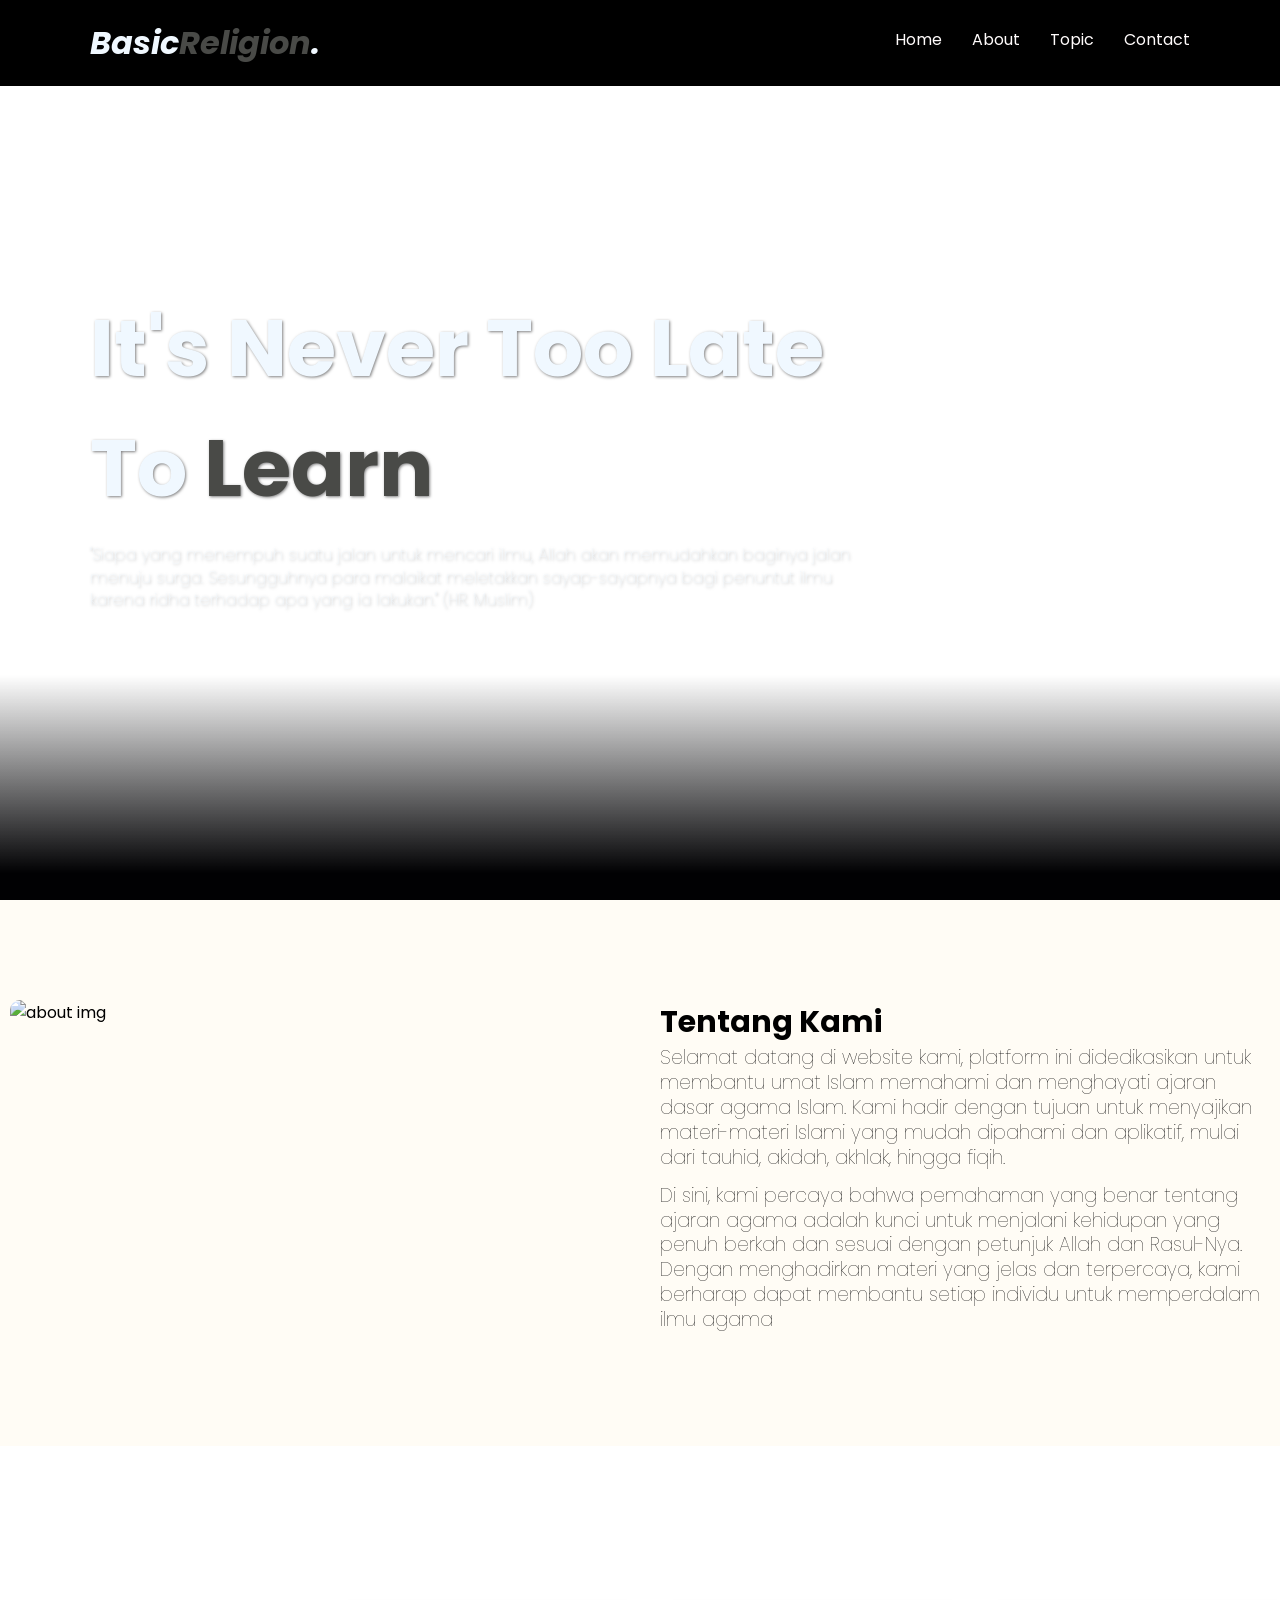
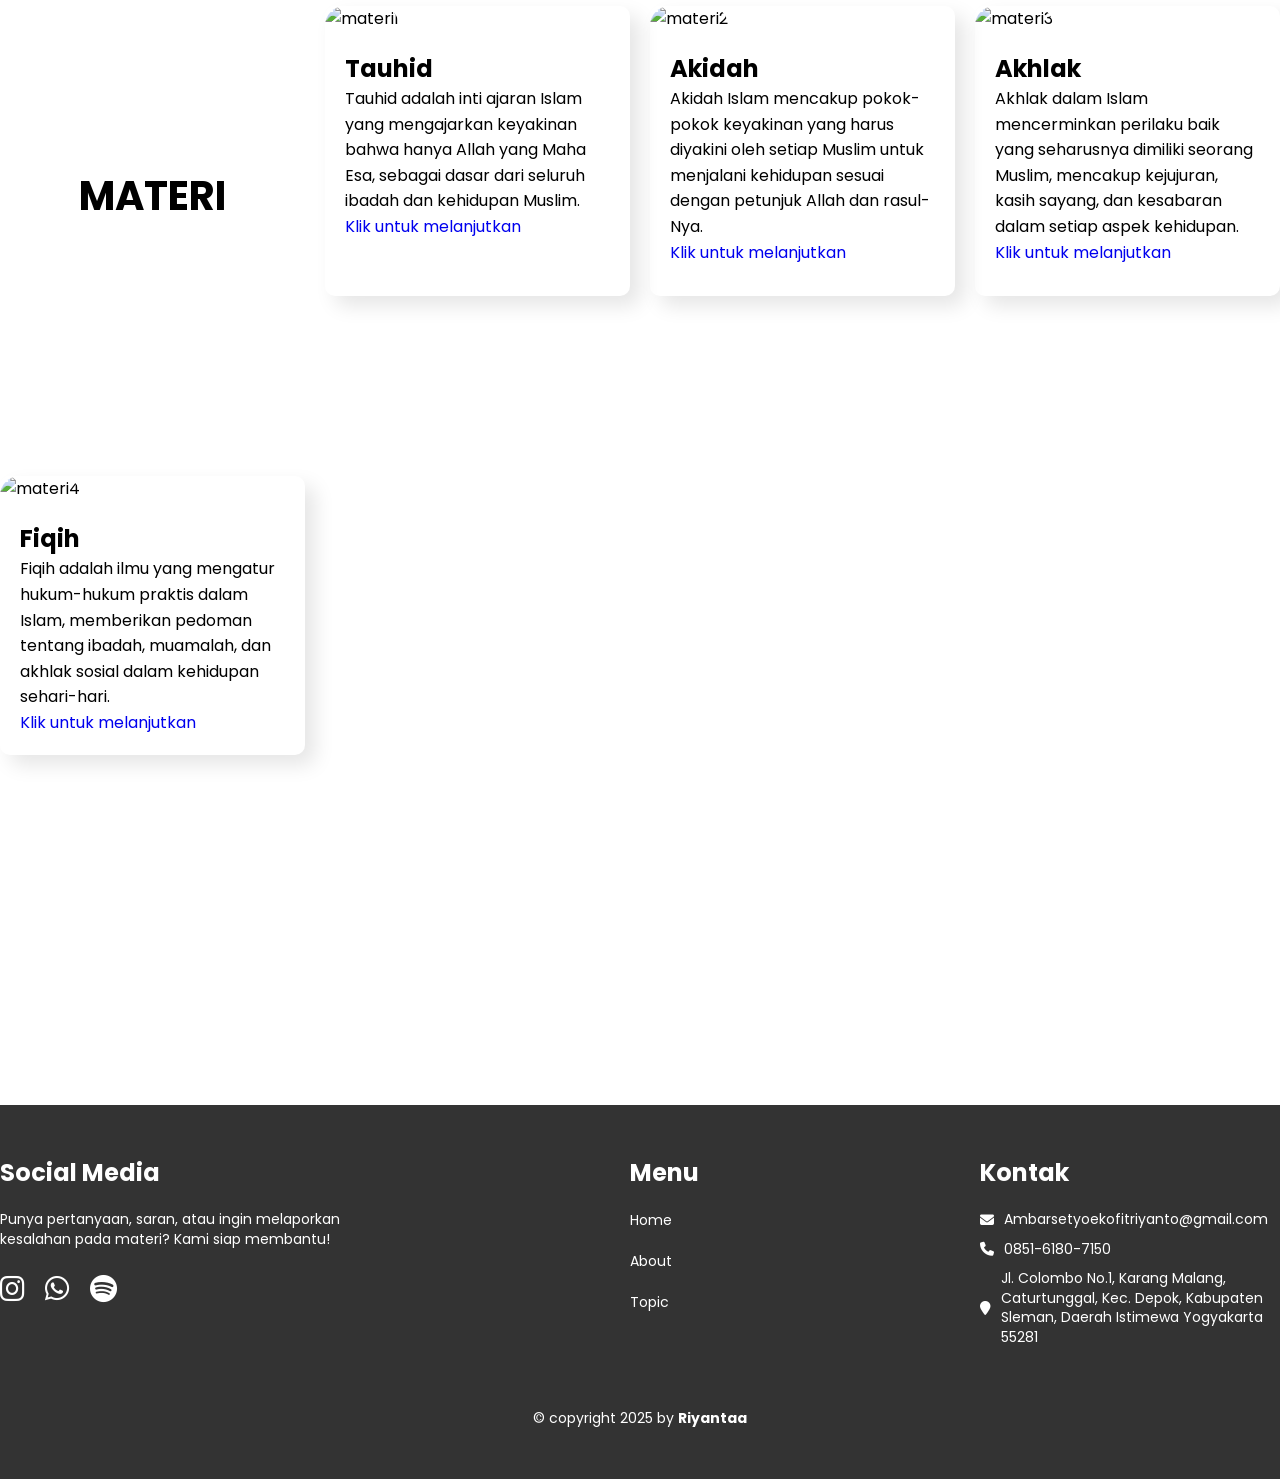
==== index.html @ 07f68715 "Update index.html" ====
<!DOCTYPE html>
<html lang="en">
  <head>
    <meta charset="UTF-8" />
    <meta name="viewport" content="width=device-width, initial-scale=1.0" />
    <title>Website Sekolah</title>

    <!-- Fav Icon -->
    <link
      rel="shortcut icon"
      href="/assets/icon/favicon.ico"
      type="image/x-icon"
    />

    <!-- CSS -->
    <link rel="stylesheet" href="style.css" />

    <!-- Font Poppins -->
    <link rel="preconnect" href="https://fonts.googleapis.com" />
    <link rel="preconnect" href="https://fonts.gstatic.com" crossorigin />
    <link
      href="https://fonts.googleapis.com/css2?family=Poppins:wght@400;500;600;700&display=swap"
      rel="stylesheet"
    />

    <!-- Font Awesome CDN -->
    <link
      rel="stylesheet"
      href="https://cdnjs.cloudflare.com/ajax/libs/font-awesome/6.7.2/css/all.min.css"
      integrity="sha512-Evv84Mr4kqVGRNSgIGL/F/aIDqQb7xQ2vcrdIwxfjThSH8CSR7PBEakCr51Ck+w+/U6swU2Im1vVX0SVk9ABhg=="
      crossorigin="anonymous"
      referrerpolicy="no-referrer"
    />

    <!-- AOS -->
    <link rel="stylesheet" href="https://unpkg.com/aos@next/dist/aos.css" />
  </head>
  <body id="home">
    <!-- Navbar -->
    <div class="navbar">
      <div class="container">
        <div class="navbar-box">
          <div class="logo">
            <h1>Basic<span>Religion</span>.</h1>
          </div>
          <ul class="menu">
            <li><a href="#home">Home</a></li>
            <li><a href="#about">About</a></li>
            <li><a href="#topic">Topic</a></li>
            <li><a href="#contact">Contact</a></li>
          </ul>
        </div>
      </div>
    </div>

    <!-- Hero -->
    <div class="hero">
      <div class="container">
        <div class="hero-box">
          <h1 data-aos="fade-down-left" data-aos-duration="1000">
            It's Never Too Late To <span>Learn</span>
          </h1>
          <p
            data-aos="fade-down-left"
            data-aos-duration="1000"
            data-aos-delay="300"
          >
            "Siapa yang menempuh suatu jalan untuk mencari ilmu, Allah akan
            memudahkan baginya jalan menuju surga. Sesungguhnya para malaikat
            meletakkan sayap-sayapnya bagi penuntut ilmu karena ridha terhadap
            apa yang ia lakukan." (HR. Muslim)
          </p>
        </div>
      </div>
    </div>

    <!-- About -->
    <div class="about" id="about">
      <div class="container">
        <div class="about-box">
          <div class="box">
            <img
              src="./folder tanpa judul/img/header.jpg"
              alt="about img"
              data-aos="fade-up-right"
              data-aos-duration="1000"
            />
          </div>
          <div class="box">
            <h1
              data-aos="fade-up-right"
              data-aos-duration="1000"
              data-aos-delay="100"
            >
              Tentang Kami
            </h1>
            <p
              data-aos="fade-down-left"
              data-aos-duration="1000"
              data-aos-delay="200"
            >
              Selamat datang di website kami, platform ini didedikasikan untuk
              membantu umat Islam memahami dan menghayati ajaran dasar agama
              Islam. Kami hadir dengan tujuan untuk menyajikan materi-materi
              Islami yang mudah dipahami dan aplikatif, mulai dari tauhid,
              akidah, akhlak, hingga fiqih.
            </p>
            <p>
              Di sini, kami percaya bahwa pemahaman yang benar tentang ajaran
              agama adalah kunci untuk menjalani kehidupan yang penuh berkah dan
              sesuai dengan petunjuk Allah dan Rasul-Nya. Dengan menghadirkan
              materi yang jelas dan terpercaya, kami berharap dapat membantu
              setiap individu untuk memperdalam ilmu agama
            </p>
          </div>
        </div>
      </div>
    </div>

    <!-- Topic -->
    <div class="topic" id="topic">
      <div class="container">
        <div class="topic-box">
          <h1>MATERI</h1>
          <div class="box" data-aos="fade-up-right" data-aos-duration="1000">
            <img src="../folder tanpa judul/img/header5.jpg" alt="materi1" />
            <div class="desc">
              <h2>Tauhid</h2>
              <p>
                Tauhid adalah inti ajaran Islam yang mengajarkan keyakinan bahwa
                hanya Allah yang Maha Esa, sebagai dasar dari seluruh ibadah dan
                kehidupan Muslim.
              </p>
              <a href="Tauhid.html">Klik untuk melanjutkan</a>
            </div>
          </div>

          <div
            class="box"
            data-aos="fade-up-right"
            data-aos-duration="1000"
            data-aos-delay="200"
          >
            <img src="../folder tanpa judul/img/header9.jpg" alt="materi2" />
            <div class="desc">
              <h2>Akidah</h2>
              <p>
                Akidah Islam mencakup pokok-pokok keyakinan yang harus diyakini
                oleh setiap Muslim untuk menjalani kehidupan sesuai dengan
                petunjuk Allah dan rasul-Nya.
              </p>
              <a href="Akidah.html">Klik untuk melanjutkan</a>
            </div>
          </div>

          <div
            class="box"
            data-aos="fade-up-right"
            data-aos-duration="1000"
            data-aos-delay="400"
          >
            <img src="../folder tanpa judul/img/header7.jpg" alt="materi3" />
            <div class="desc">
              <h2>Akhlak</h2>
              <p>
                Akhlak dalam Islam mencerminkan perilaku baik yang seharusnya
                dimiliki seorang Muslim, mencakup kejujuran, kasih sayang, dan
                kesabaran dalam setiap aspek kehidupan.
              </p>
              <a href="Akhlaq.html">Klik untuk melanjutkan</a>
            </div>
          </div>

          <div
            class="box"
            data-aos="fade-up-right"
            data-aos-duration="1000"
            data-aos-delay="600"
          >
            <img src="../folder tanpa judul/img/header8.jpg" alt="materi4" />
            <div class="desc">
              <h2>Fiqih</h2>
              <p>
                Fiqih adalah ilmu yang mengatur hukum-hukum praktis dalam Islam,
                memberikan pedoman tentang ibadah, muamalah, dan akhlak sosial
                dalam kehidupan sehari-hari.
              </p>
              <a href="Fiqih.html">Klik untuk melanjutkan</a>
            </div>
          </div>
        </div>
      </div>
    </div>

    <!-- Footer -->
    <footer id="contact">
      <div class="container">
        <div class="footer-box">
          <div class="box">
            <h2>Social Media</h2>
            <p>
              Punya pertanyaan, saran, atau ingin melaporkan kesalahan pada
              materi? Kami siap membantu!
            </p>
            <div class="social">
              <a href="#"><i class="fa-brands fa-instagram"></i></a>
              <a href="#"><i class="fa-brands fa-whatsapp"></i></a>
              <a href="#"><i class="fa-brands fa-spotify"></i></a>
            </div>
          </div>

          <div class="box">
            <h2>Menu</h2>
            <a href="#home">Home</a>
            <a href="#about">About</a>
            <a href="#topic">Topic</a>
          </div>

          <div class="box">
            <h2>Kontak</h2>
            <p>
              <i class="fa-solid fa-envelope"></i>
              Ambarsetyoekofitriyanto@gmail.com
            </p>
            <p><i class="fa-solid fa-phone"></i> 0851-6180-7150</p>
            <p>
              <i class="fa-solid fa-location-pin"></i> Jl. Colombo No.1, Karang
              Malang, Caturtunggal, Kec. Depok, Kabupaten Sleman, Daerah
              Istimewa Yogyakarta 55281
            </p>
          </div>
        </div>

        <!-- Copyright -->
        <div class="copyright">
          <p>&copy; copyright 2025 by <span>Riyantaa</span></p>
        </div>
      </div>
    </footer>

    <!-- AOS -->
    <script src="https://unpkg.com/aos@next/dist/aos.js"></script>
    <script>
      AOS.init();
    </script>
  </body>
</html>
---- style.css ----
* {
  margin: 0;
  padding: 0;
  box-sizing: border-box;
  outline: none;
  border: none;
  text-decoration: none;
  font-family: poppins, sans-serif;
}

.container {
  width: 100%;
  margin-inline: auto;
}

@media (max-width: 992px) {
  .container {
    width: 100%;
  }
}

/* Navbar */
.navbar {
  display: flex;
  justify-content: space-between;
  align-items: center;
  padding: 1.2rem 7%;
  background-color: #000000;
  position: fixed;
  top: 0;
  left: 0;
  right: 0;
  z-index: 9999;
}

.navbar-box {
  display: flex;
  justify-content: space-between;
  align-items: center;
}

.navbar-box .logo {
  font-size: 1rem;
  font-weight: 500;
  color: aliceblue;
  font-style: italic;
}

.navbar .logo span {
  color: #494a47;
}

.navbar-box .menu {
  display: flex;
  gap: 30px;
  align-items: center;
}

.navbar-box .menu li {
  list-style-type: none;
}

.navbar-box .menu li a {
  text-decoration: none;
  color: rgb(255, 251, 251);
}

.navbar-box .menu li a:hover {
  color: rgb(83, 81, 81);
}

.navbar-box .menu li a::after {
  content: "";
  display: block;
  padding-bottom: 0.5rem;
  border-bottom: 0.1rem solid var(--primary);
  transform: scaleX(0);
  transition: 0.3s linear;
}

@media (max-width: 768px) {
  .navbar-box {
    flex-direction: column;
    gap: 20px;
  }

  .navbar-box .menu {
    flex-wrap: wrap;
    justify-content: center;
  }
}

/* Hero */
.hero {
  min-height: 100vh;
  display: flex;
  align-items: center;
  background-image: url(../folder\ tanpa\ judul/img/masjid.jpg);
  background-repeat: no-repeat;
  background-size: cover;
  background-position: center;
  position: relative;
}

.hero::after {
  content: "";
  display: block;
  position: absolute;
  width: 100%;
  height: 100%;
  background: linear-gradient(
    0deg,
    rgba(1, 1, 3, 1) 3%,
    rgba(255, 255, 255, 0) 25%
  );
}

.hero-box {
  padding: 1.4rem 7%;
  max-width: 60rem;
}

.hero-box h1 {
  font-size: 5rem;
  color: aliceblue;
  font-family: "Poppins", sans-serif;
  text-shadow: 1px 1px 3px rgba(1, 1, 3, 0.5);
}

.hero-box h1 span {
  color: #494a47;
}

.hero-box p {
  font-size: 1rem;
  margin-top: 1rem;
  line-height: 1.4;
  font-weight: 100;
  color: aliceblue;
  text-shadow: 1px 1px 3px rgba(1, 1, 3, 0.5);
}

@media (max-width: 475px) {
  .hero-box h1 {
    font-size: 50px;
  }

  .hero-box p {
    font-size: 14px;
  }
}

@media (max-width: 575px) {
  .hero-box p {
    font-size: 100%;
  }

  .hero-box h1 {
    font-size: 50px;
  }
}

/* About */
.about {
  padding: 100px 10px;
  background-color: rgb(255, 252, 245);
}

.about-box {
  display: grid;
  grid-template-columns: repeat(2, 1fr);
  gap: 40px;
}

.about-box img {
  width: 100%;
  height: 100%;
  border-radius: 10px;
}

.about-box h1 {
  font-size: 30px;
  margin-bottom: 1px;
}

.about-box p {
  margin-bottom: 0.8rem;
  font-size: 1.2rem;
  font-weight: 100;
  line-height: 1.3;
}

@media (max-width: 768px) {
  .about-box {
    grid-template-columns: 1fr;
  }
}

/* Topic */
.topic {
  padding-bottom: 250px;
}

.topic-box h1 {
  text-align: center;
  font-size: 2.5rem;
  margin-bottom: 3rem;
  padding: 20rem 7% 1.4rem;
}

.topic-box {
  display: grid;
  grid-template-columns: repeat(auto-fit, minmax(250px, 1fr));
  gap: 20px;
}

.topic-box img {
  width: 100%;
  border-top-left-radius: 20px;
  border-top-right-radius: 20px;
}

.topic-box .box {
  box-shadow: 10px 10px 20px rgb(0, 0, 0, 0.1);
  border-radius: 10px;
  margin-top: 10rem;
}

.topic-box .desc {
  padding: 20px;
}

.topic-box .desc p {
  line-height: 1.6;
}

/* Footer */
footer {
  margin-top: 100px;
  padding: 50px 0;
  background-color: rgba(0, 0, 0, 0.8);
  color: white;
}

.footer-box {
  display: flex;
  justify-content: space-between;
  flex-wrap: wrap;
  gap: 20px;
  row-gap: 50px;
}

.footer-box h2 {
  margin-bottom: 20px;
}

.footer-box p {
  line-height: 1.4;
  font-size: 14px;
}

.footer-box .box:nth-child(1) {
  width: 400px;
}

.footer-box .social {
  margin-top: 20px;
  display: flex;
  align-items: center;
  gap: 20px;
}

.footer-box .social a {
  font-size: 28px;
  text-decoration: none;
  color: white;
}

.footer-box .social a:hover {
  color: rgb(102, 98, 98);
}

.footer-box .box:nth-child(2) {
  width: 120px;
  display: flex;
  flex-direction: column;
  gap: 20px;
}

.footer-box .box:nth-child(2) h2 {
  margin-bottom: 0;
}

.footer-box .box:nth-child(2) a {
  text-decoration: none;
  font-size: 14px;
  color: white;
}

.footer-box .box:nth-child(2) a:hover {
  color: rgb(83, 81, 81);
}

.footer-box .box:nth-child(3) {
  width: 300px;
}

.footer-box .box:nth-child(3) p {
  margin-bottom: 10px;
  display: flex;
  gap: 10px;
  align-items: center;
}

.copyright {
  margin-top: 50px;
  text-align: center;
}

.copyright p {
  font-size: 14px;
}

.copyright p span {
  font-weight: bold;
}
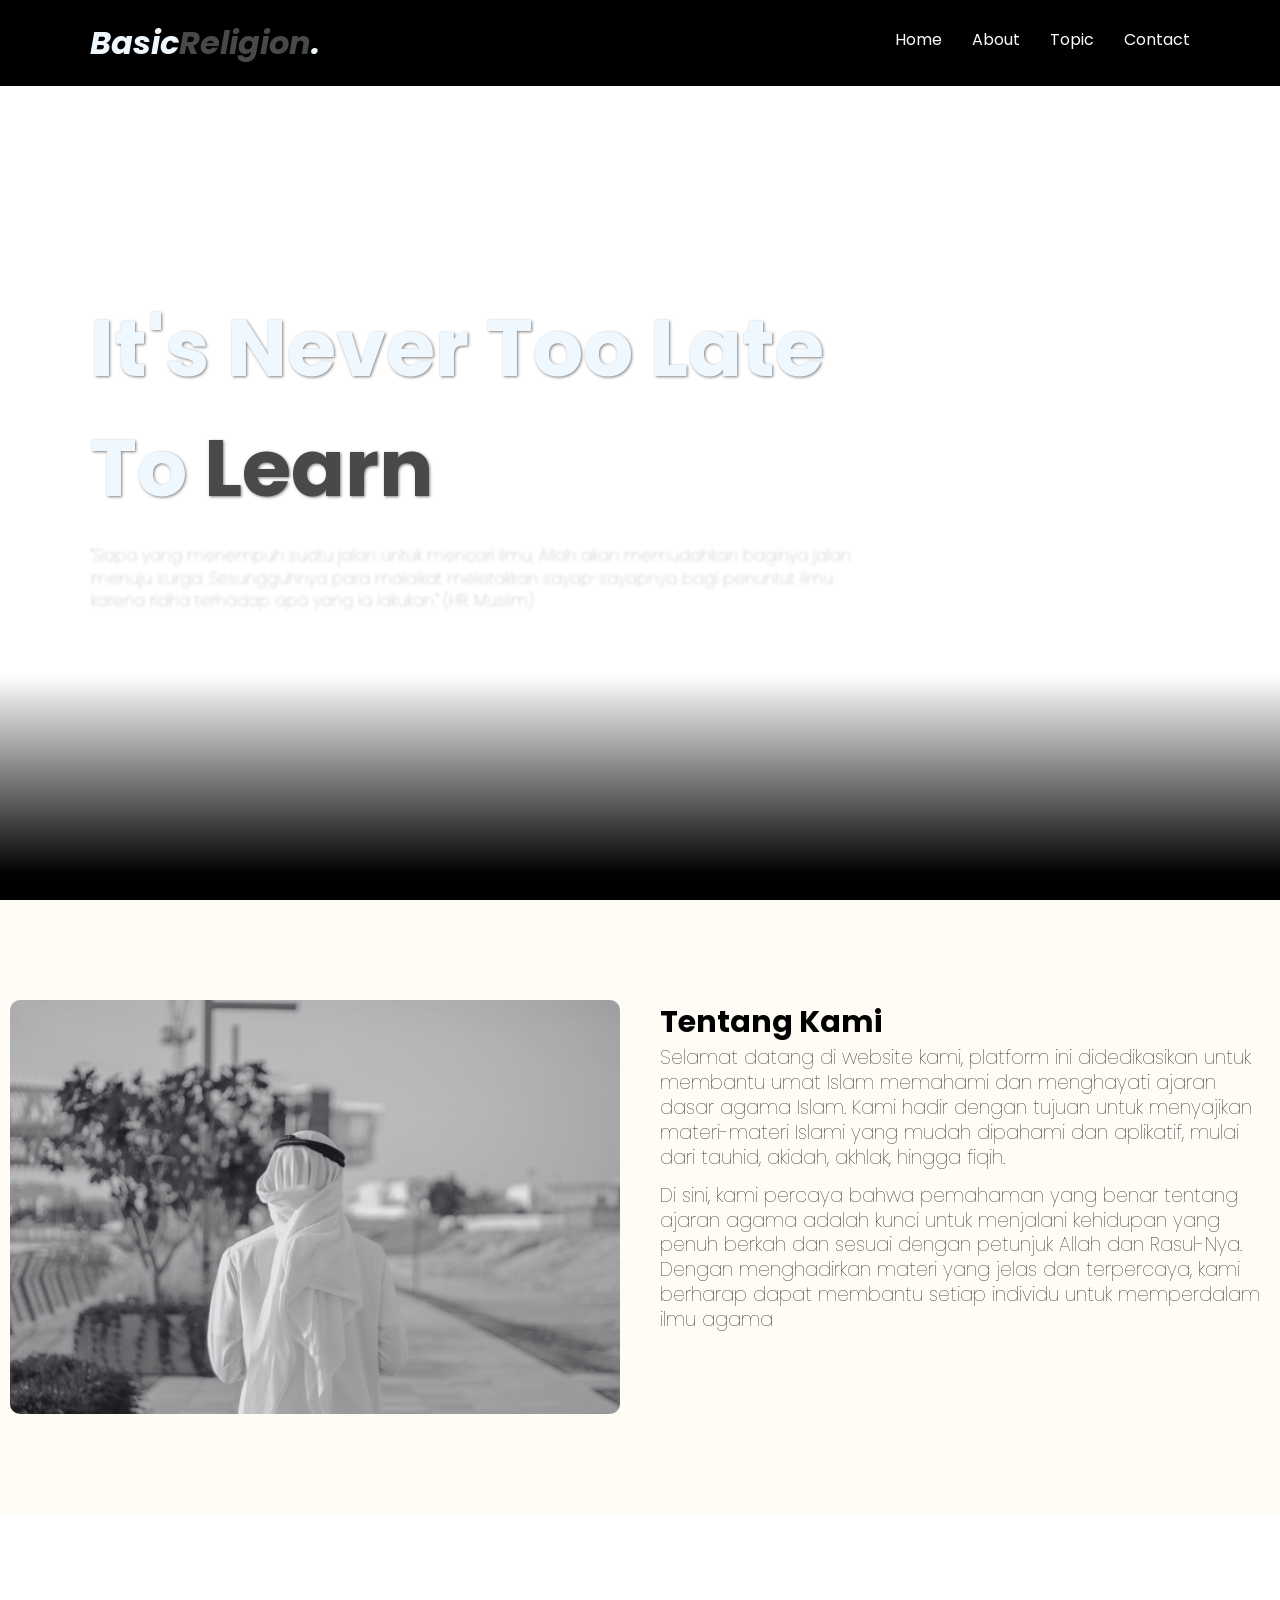
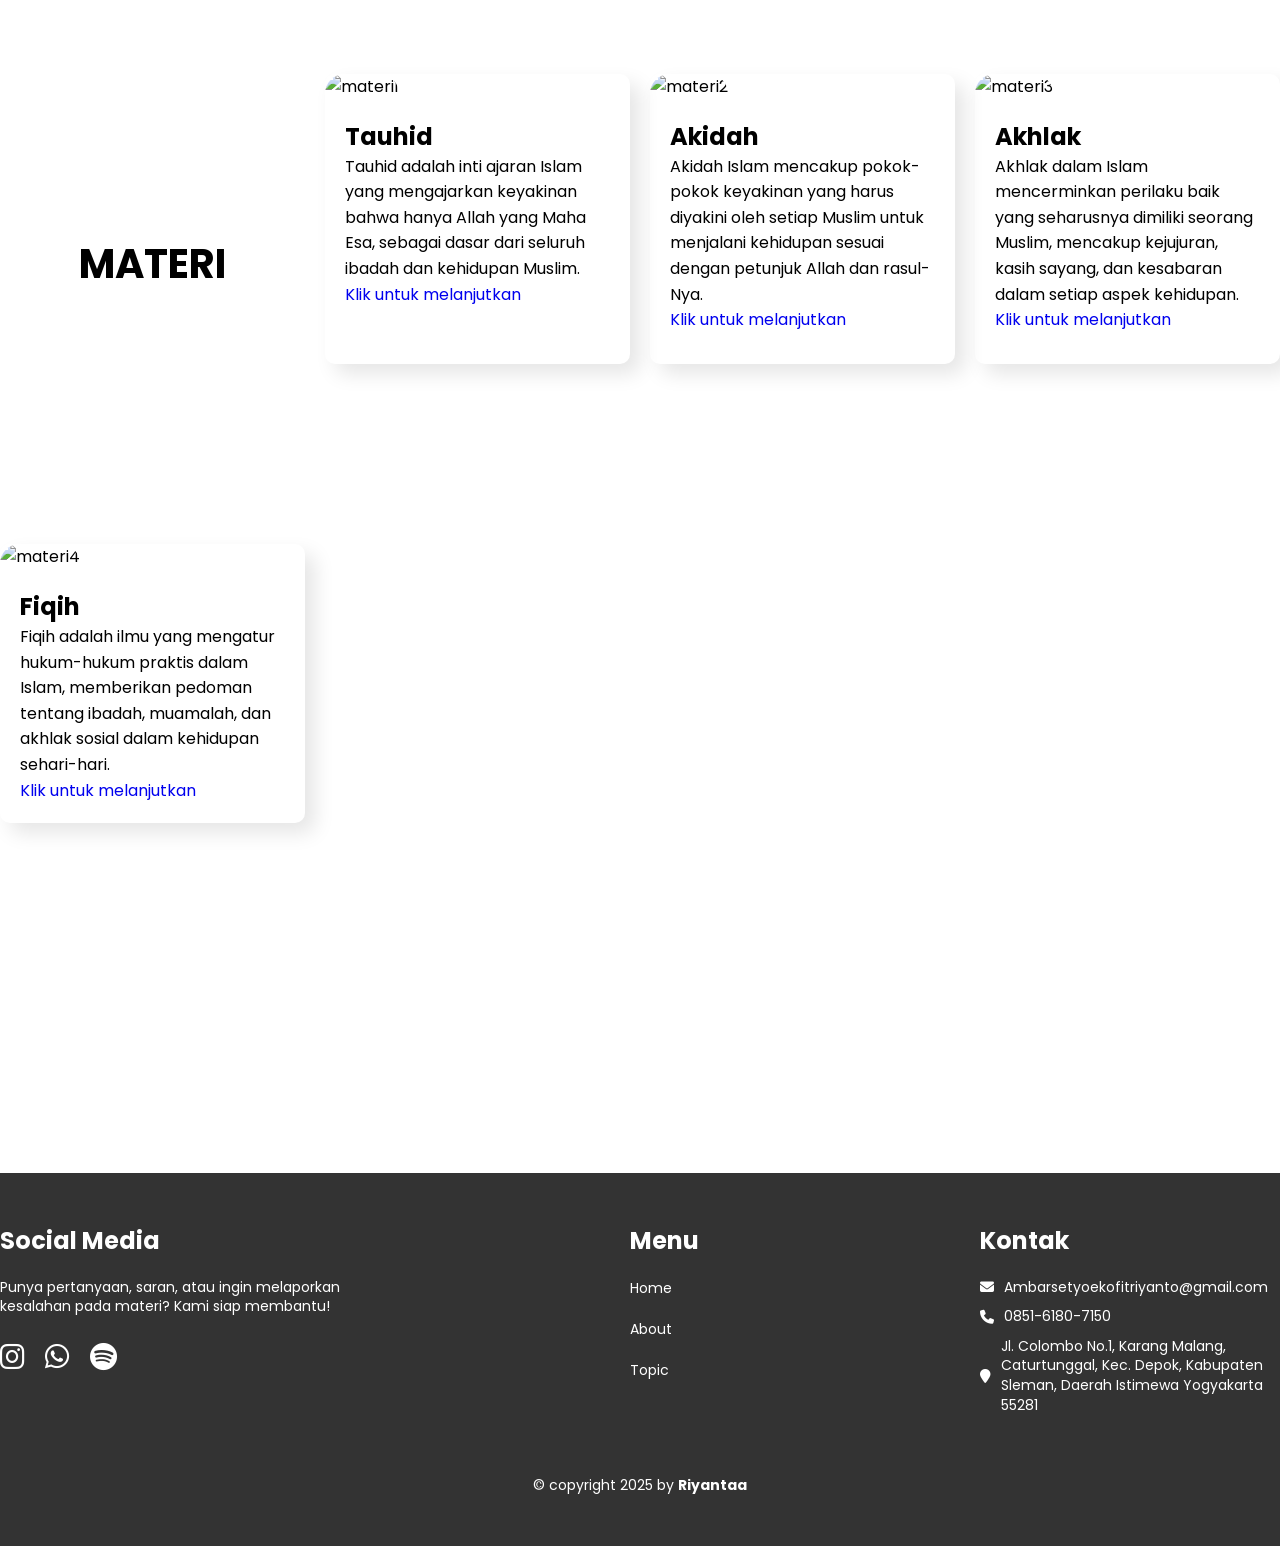
==== commit 6152e4b4: "Update index.html" ====
--- a/index.html
+++ b/index.html
@@ -80,7 +80,7 @@
         <div class="about-box">
           <div class="box">
             <img
-              src="./folder tanpa judul/img/header.jpg"
+              src="img/header.jpg"
               alt="about img"
               data-aos="fade-up-right"
               data-aos-duration="1000"
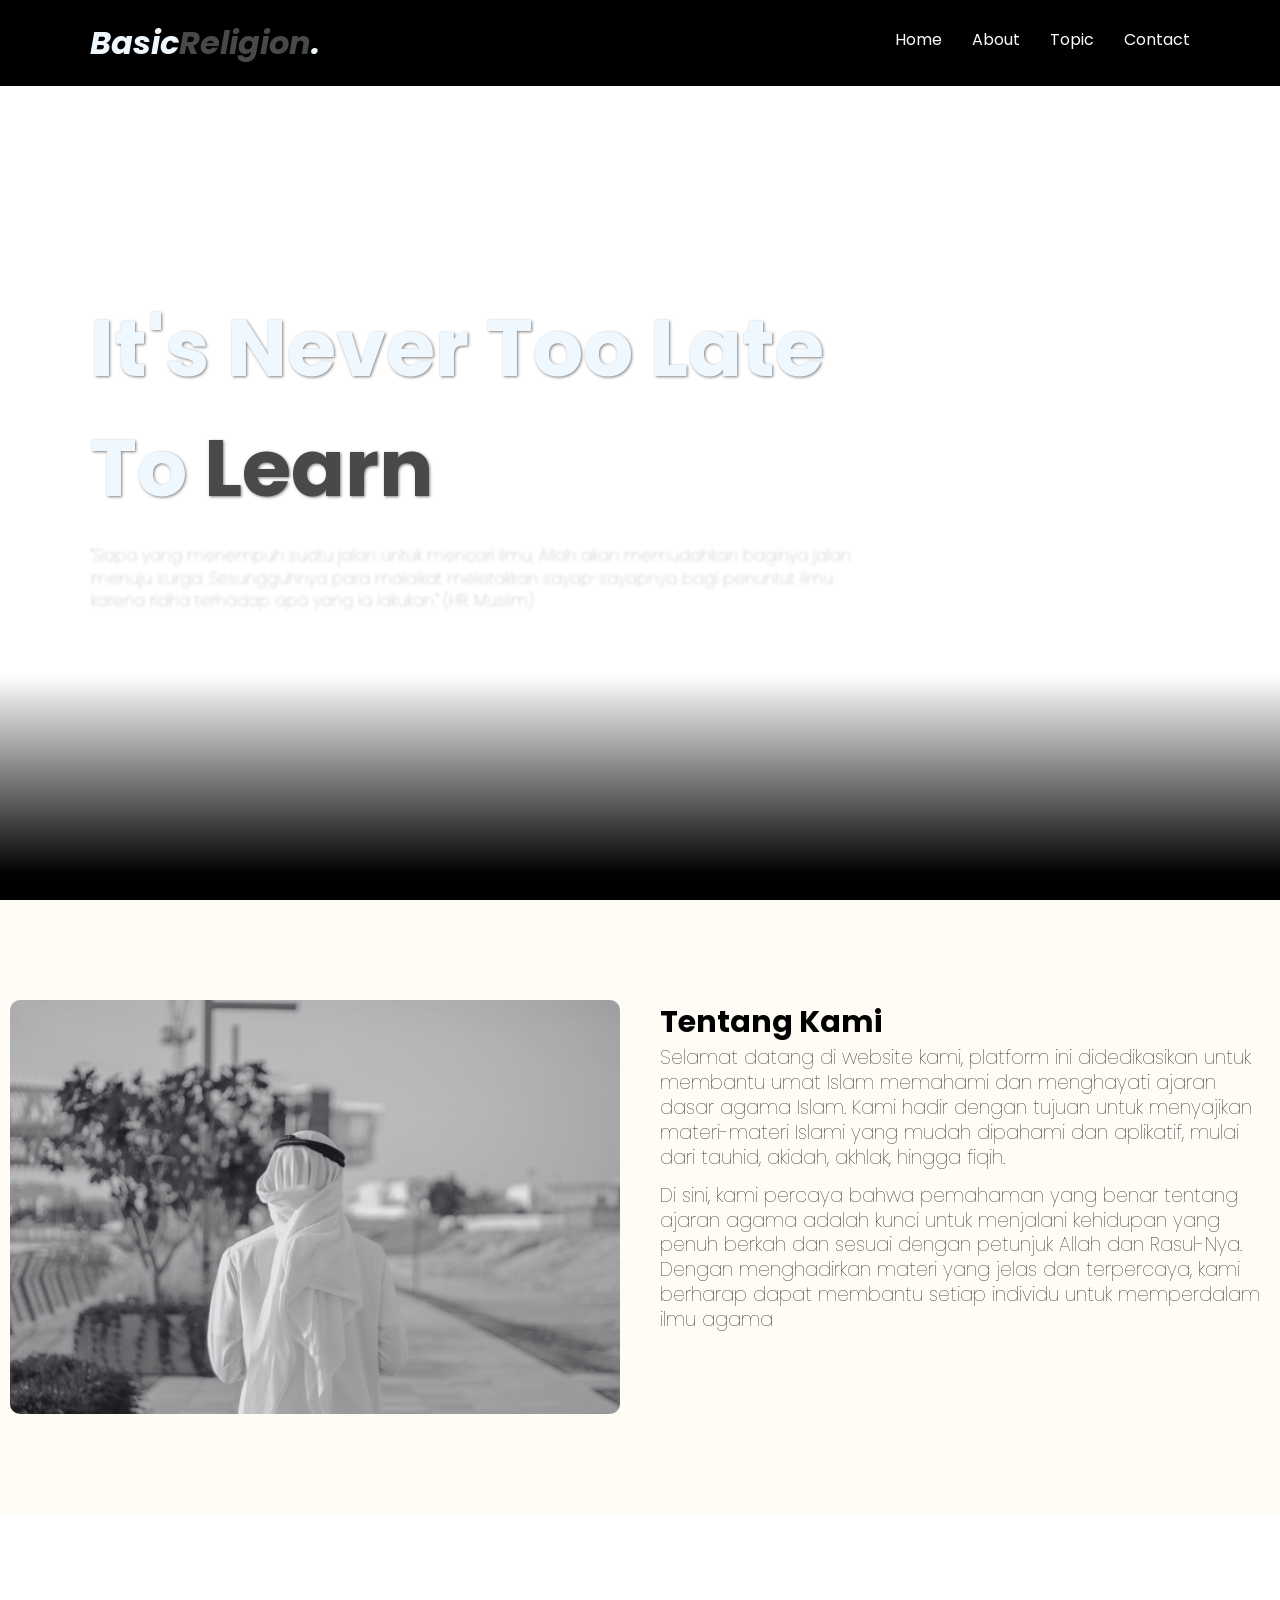
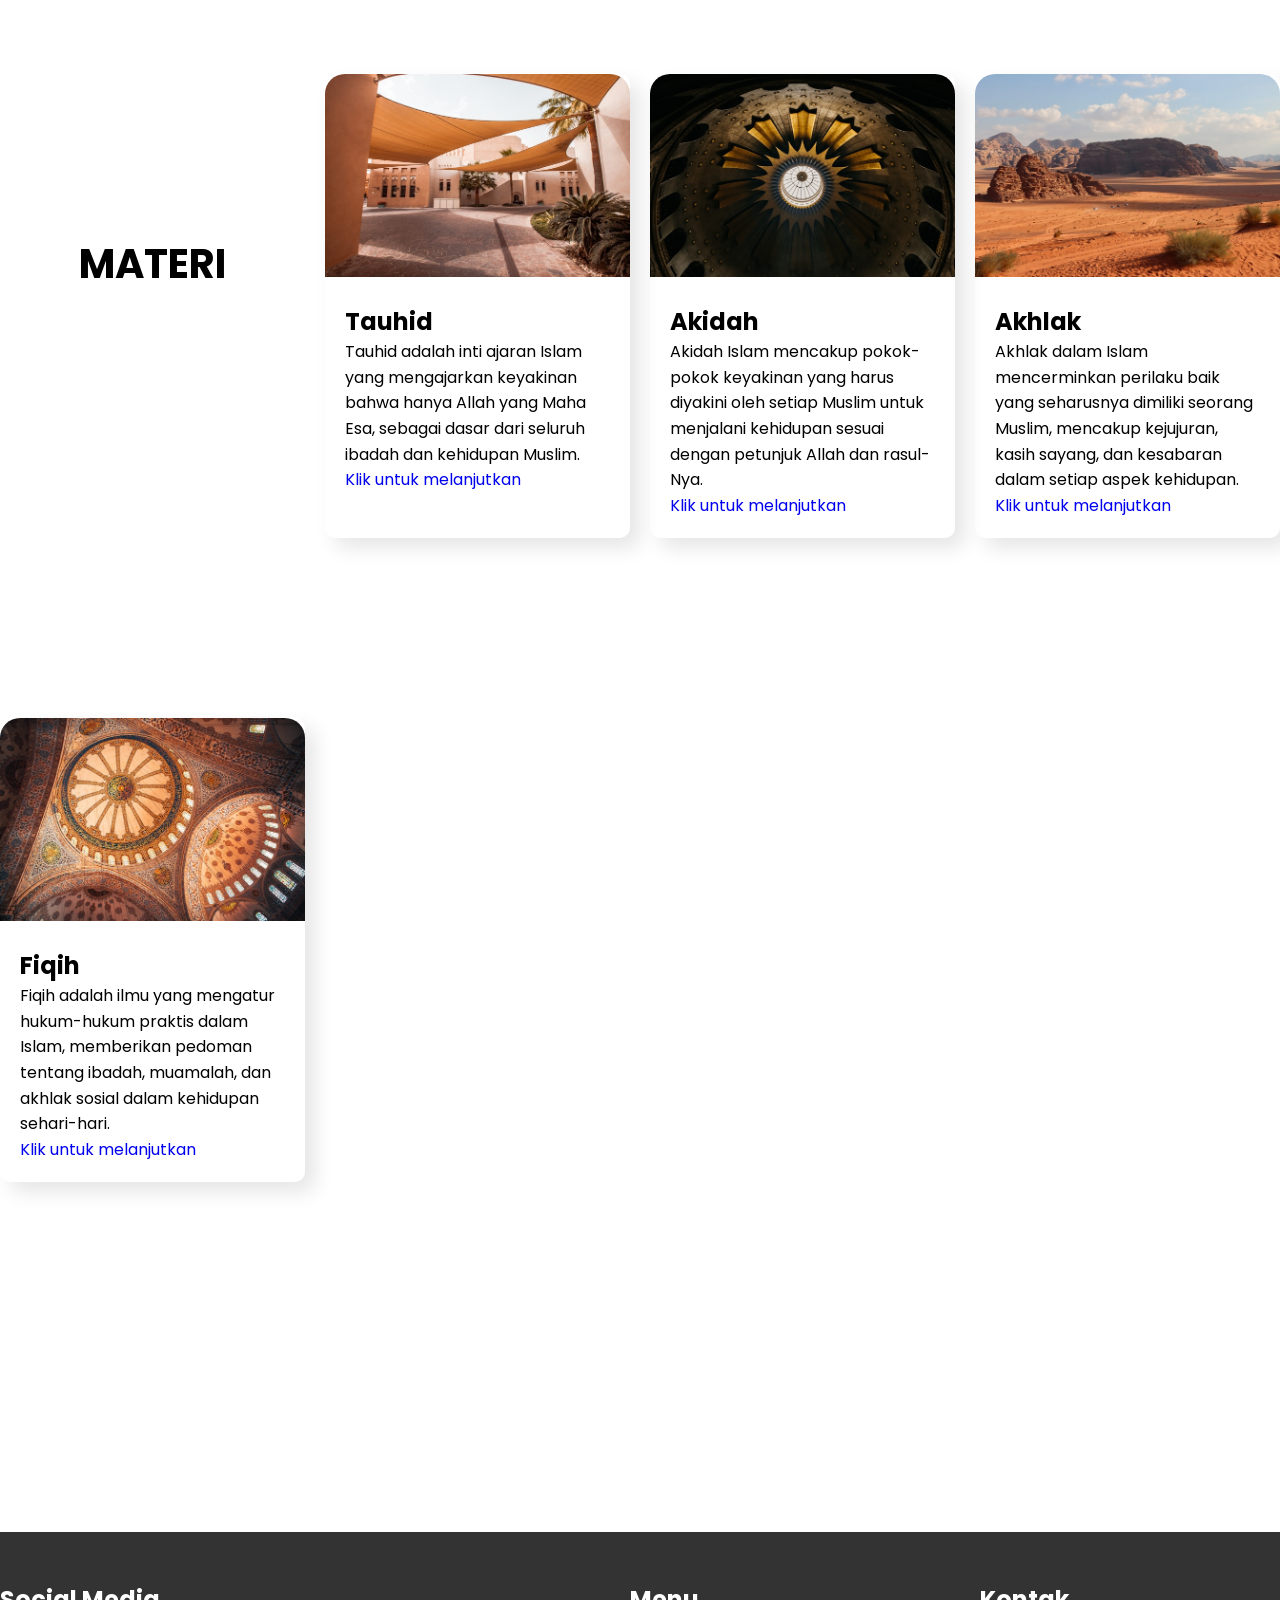
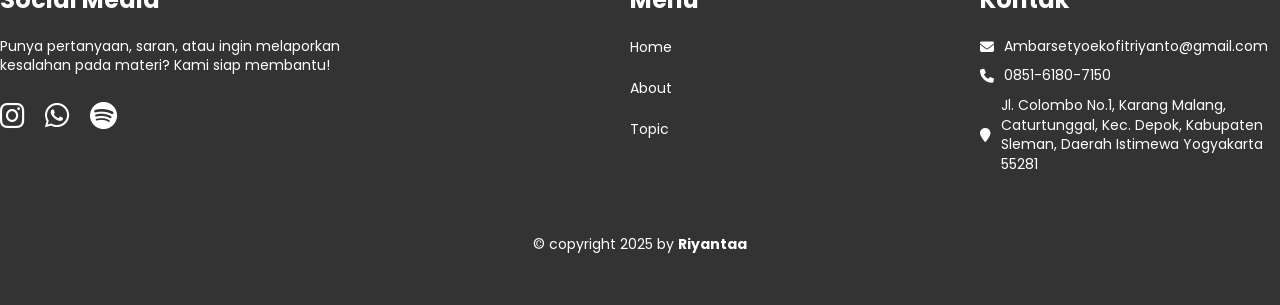
==== commit 1d6fca32: "Update index.html" ====
--- a/index.html
+++ b/index.html
@@ -123,7 +123,7 @@
         <div class="topic-box">
           <h1>MATERI</h1>
           <div class="box" data-aos="fade-up-right" data-aos-duration="1000">
-            <img src="../folder tanpa judul/img/header5.jpg" alt="materi1" />
+            <img src="img/header5.jpg" alt="materi1" />
             <div class="desc">
               <h2>Tauhid</h2>
               <p>
@@ -141,7 +141,7 @@
             data-aos-duration="1000"
             data-aos-delay="200"
           >
-            <img src="../folder tanpa judul/img/header9.jpg" alt="materi2" />
+            <img src="img/header9.jpg" alt="materi2" />
             <div class="desc">
               <h2>Akidah</h2>
               <p>
@@ -159,7 +159,7 @@
             data-aos-duration="1000"
             data-aos-delay="400"
           >
-            <img src="../folder tanpa judul/img/header7.jpg" alt="materi3" />
+            <img src="img/header7.jpg" alt="materi3" />
             <div class="desc">
               <h2>Akhlak</h2>
               <p>
@@ -177,7 +177,7 @@
             data-aos-duration="1000"
             data-aos-delay="600"
           >
-            <img src="../folder tanpa judul/img/header8.jpg" alt="materi4" />
+            <img src="img/header8.jpg" alt="materi4" />
             <div class="desc">
               <h2>Fiqih</h2>
               <p>
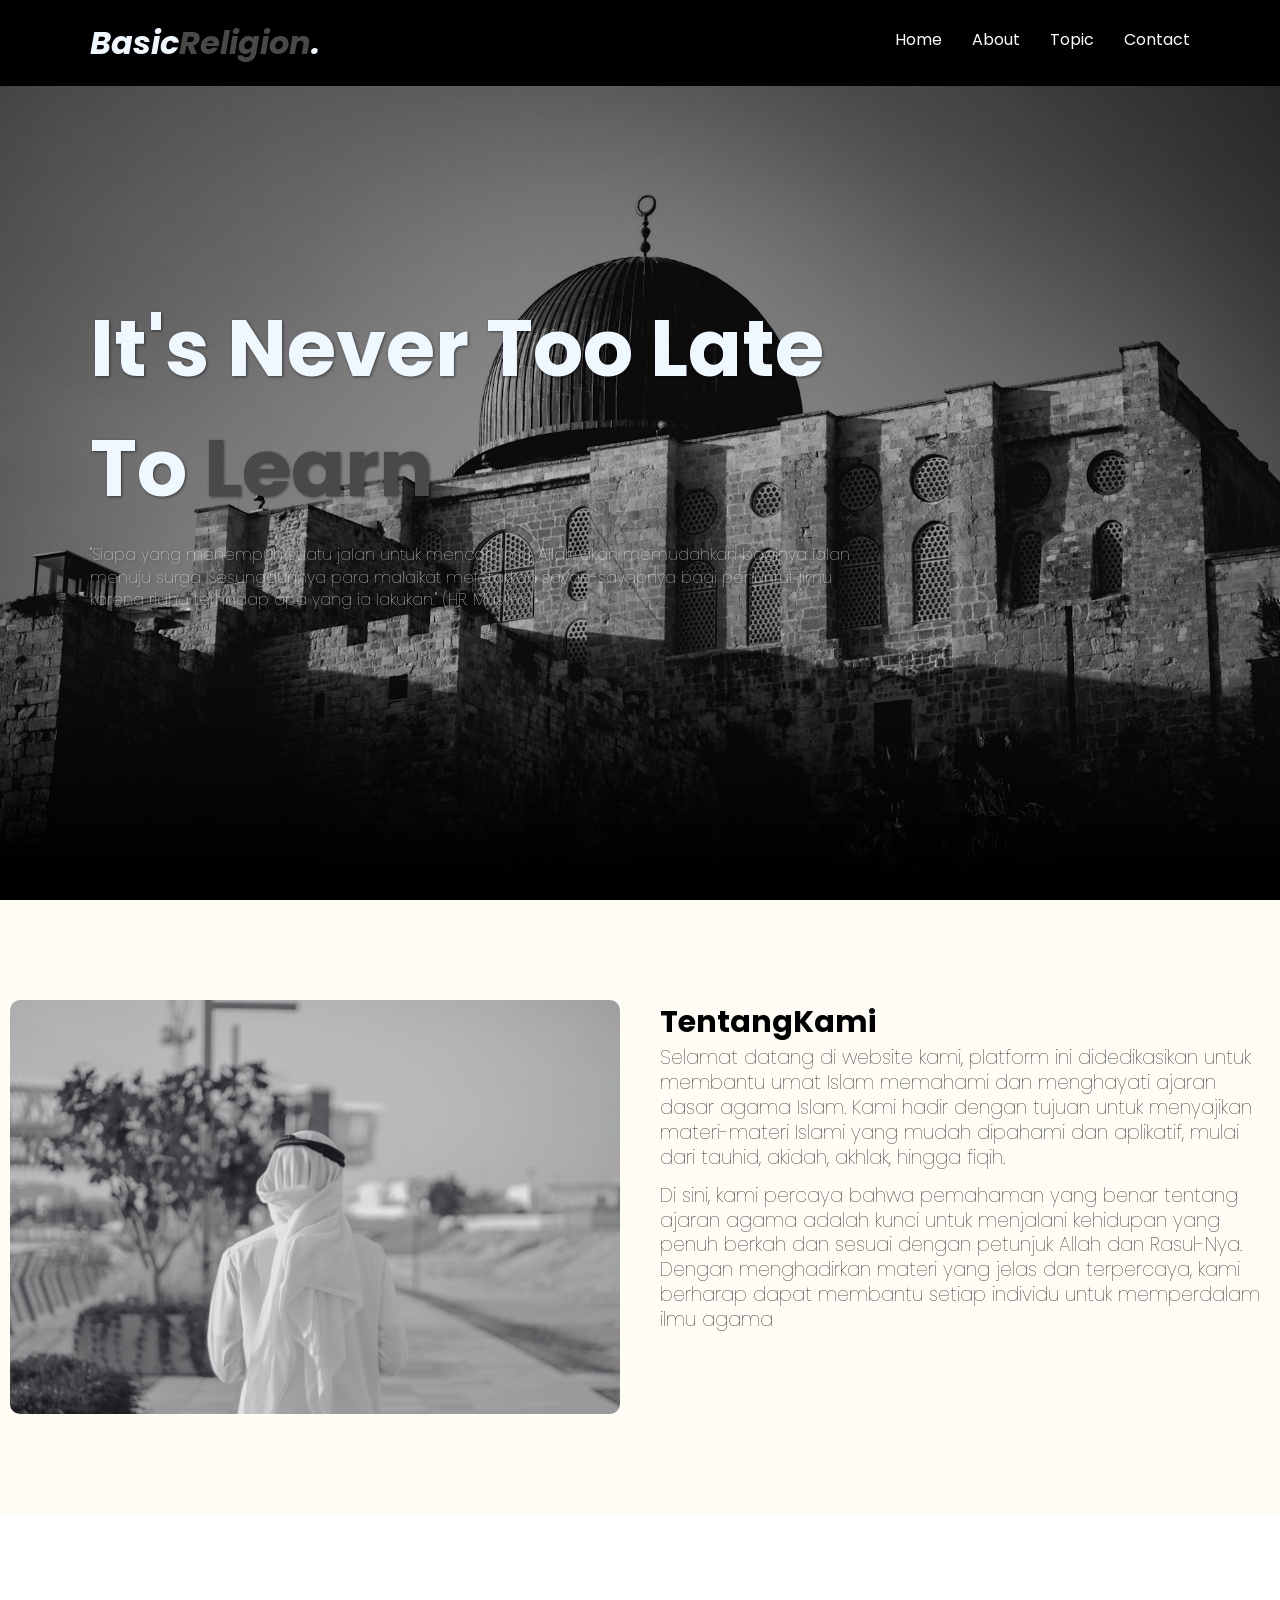
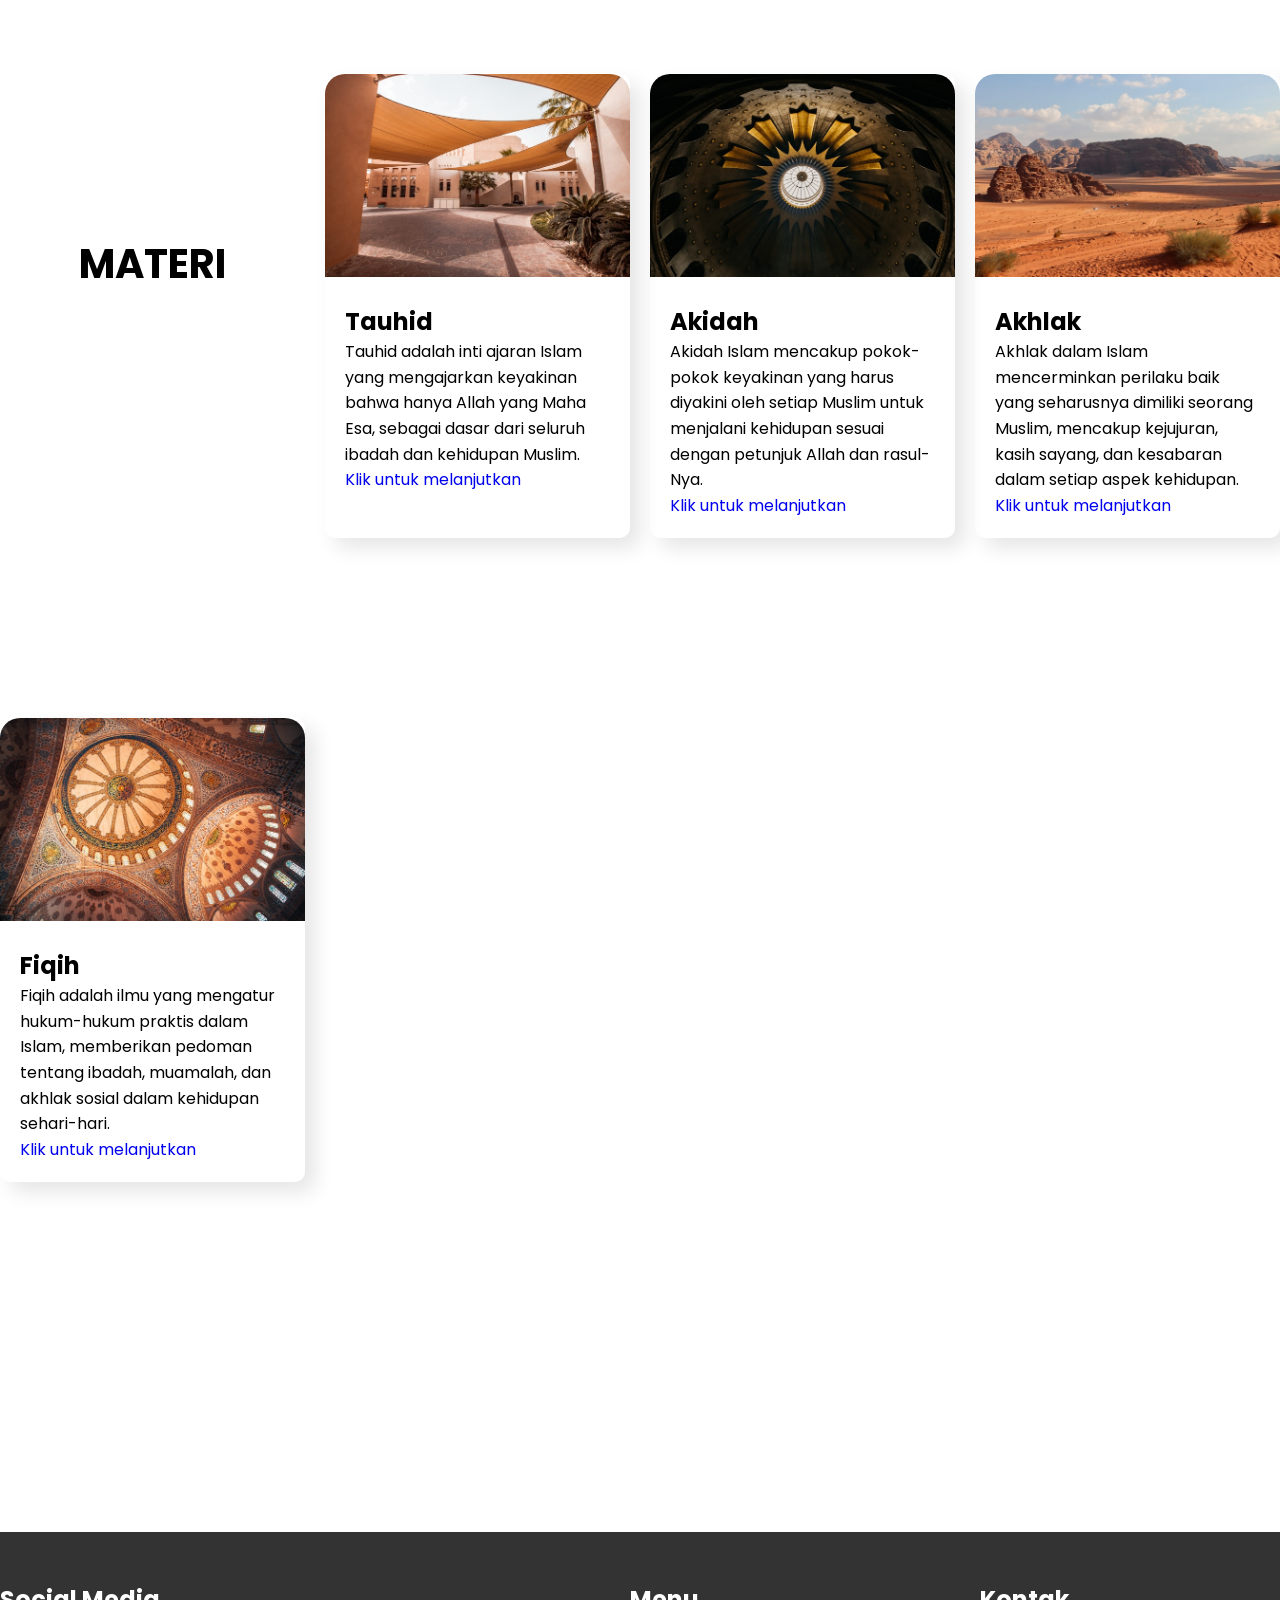
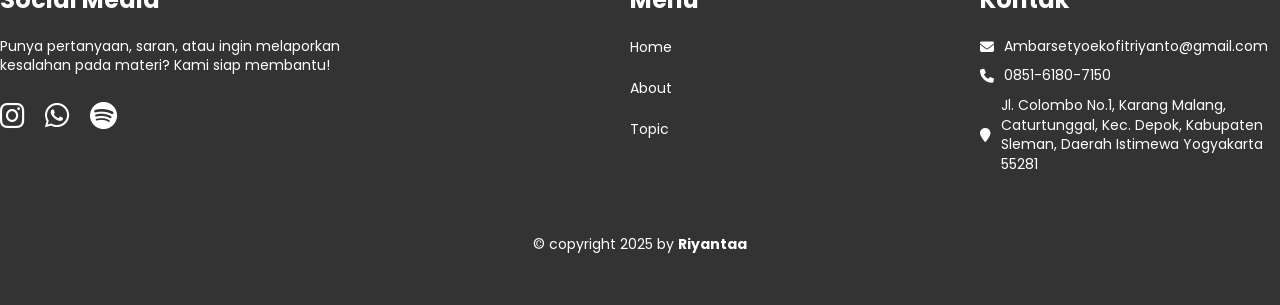
==== commit d91b34ad: "Update index.html" ====
--- a/index.html
+++ b/index.html
@@ -92,7 +92,7 @@
               data-aos-duration="1000"
               data-aos-delay="100"
             >
-              Tentang Kami
+              Tentang<span>Kami</span> 
             </h1>
             <p
               data-aos="fade-down-left"
--- a/style.css
+++ b/style.css
@@ -95,7 +95,7 @@
   min-height: 100vh;
   display: flex;
   align-items: center;
-  background-image: url(../folder\ tanpa\ judul/img/masjid.jpg);
+  background-image: url(img/masjid.jpg);
   background-repeat: no-repeat;
   background-size: cover;
   background-position: center;
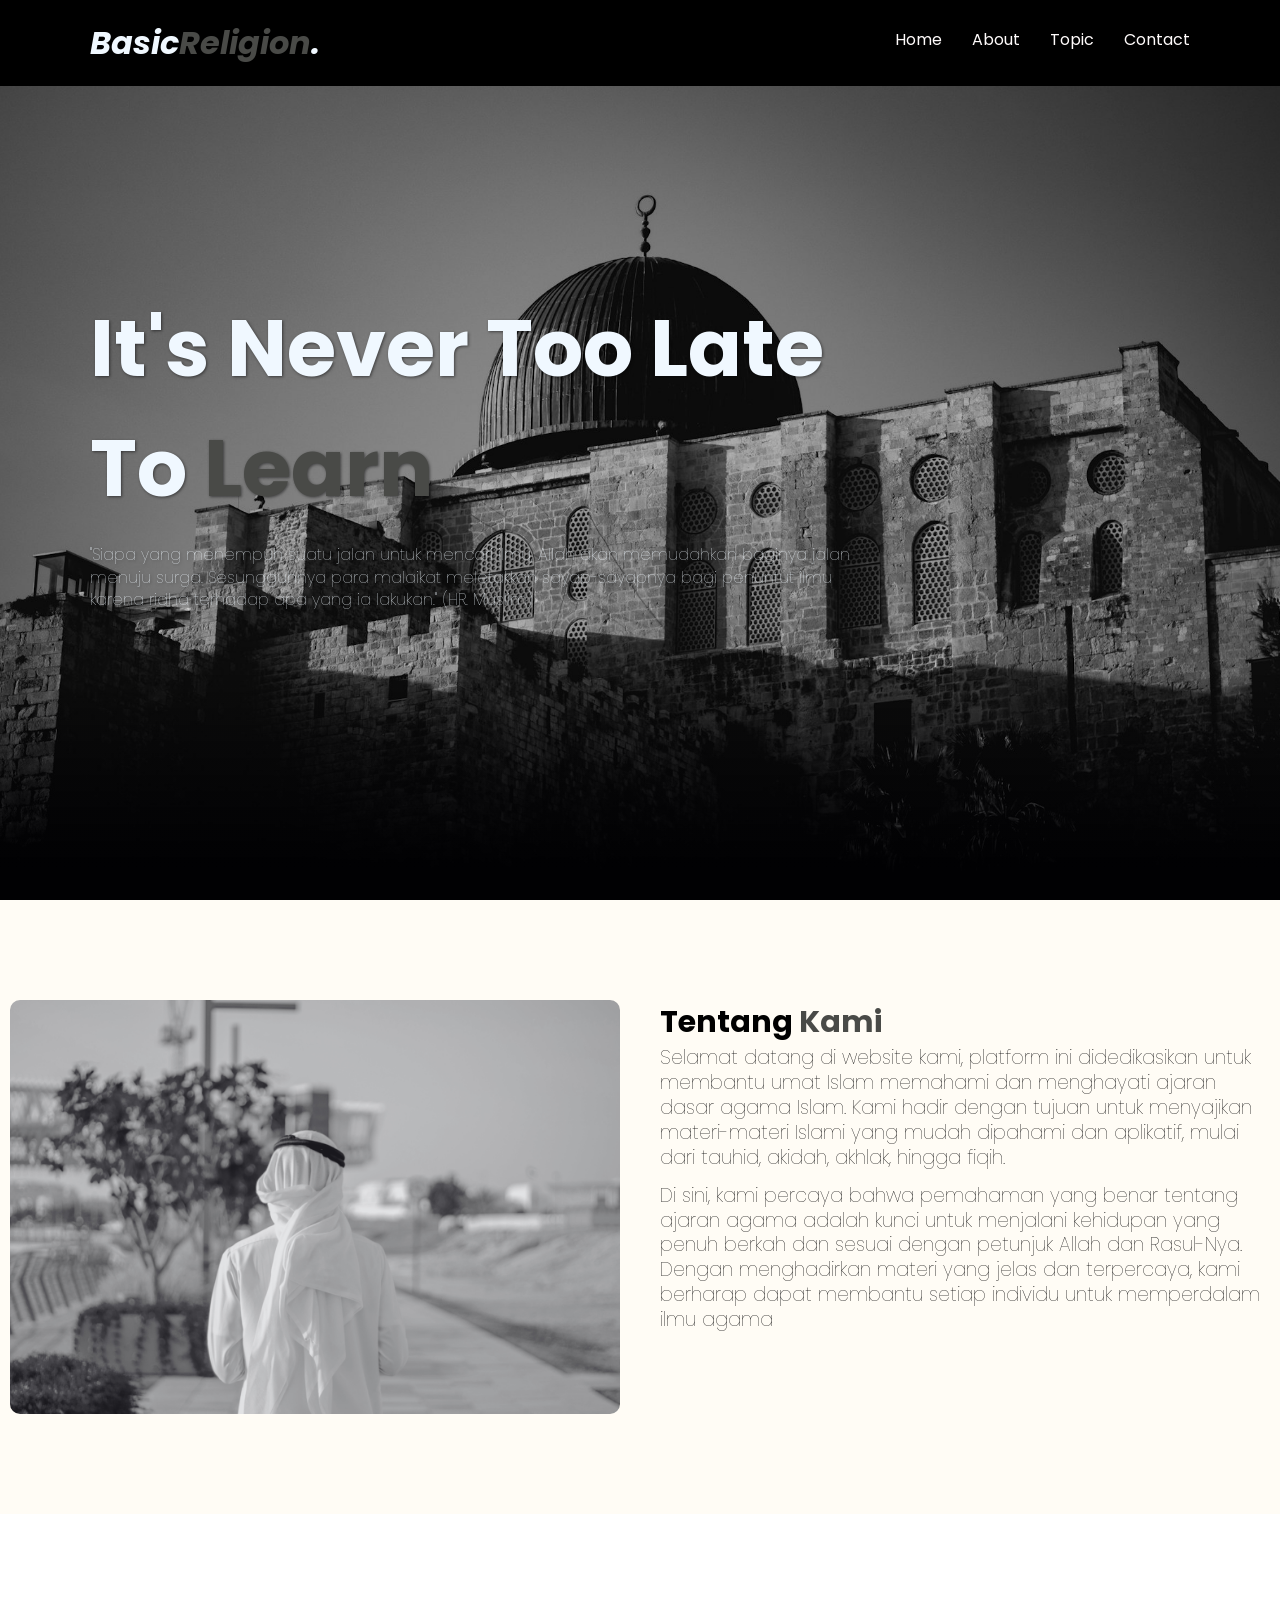
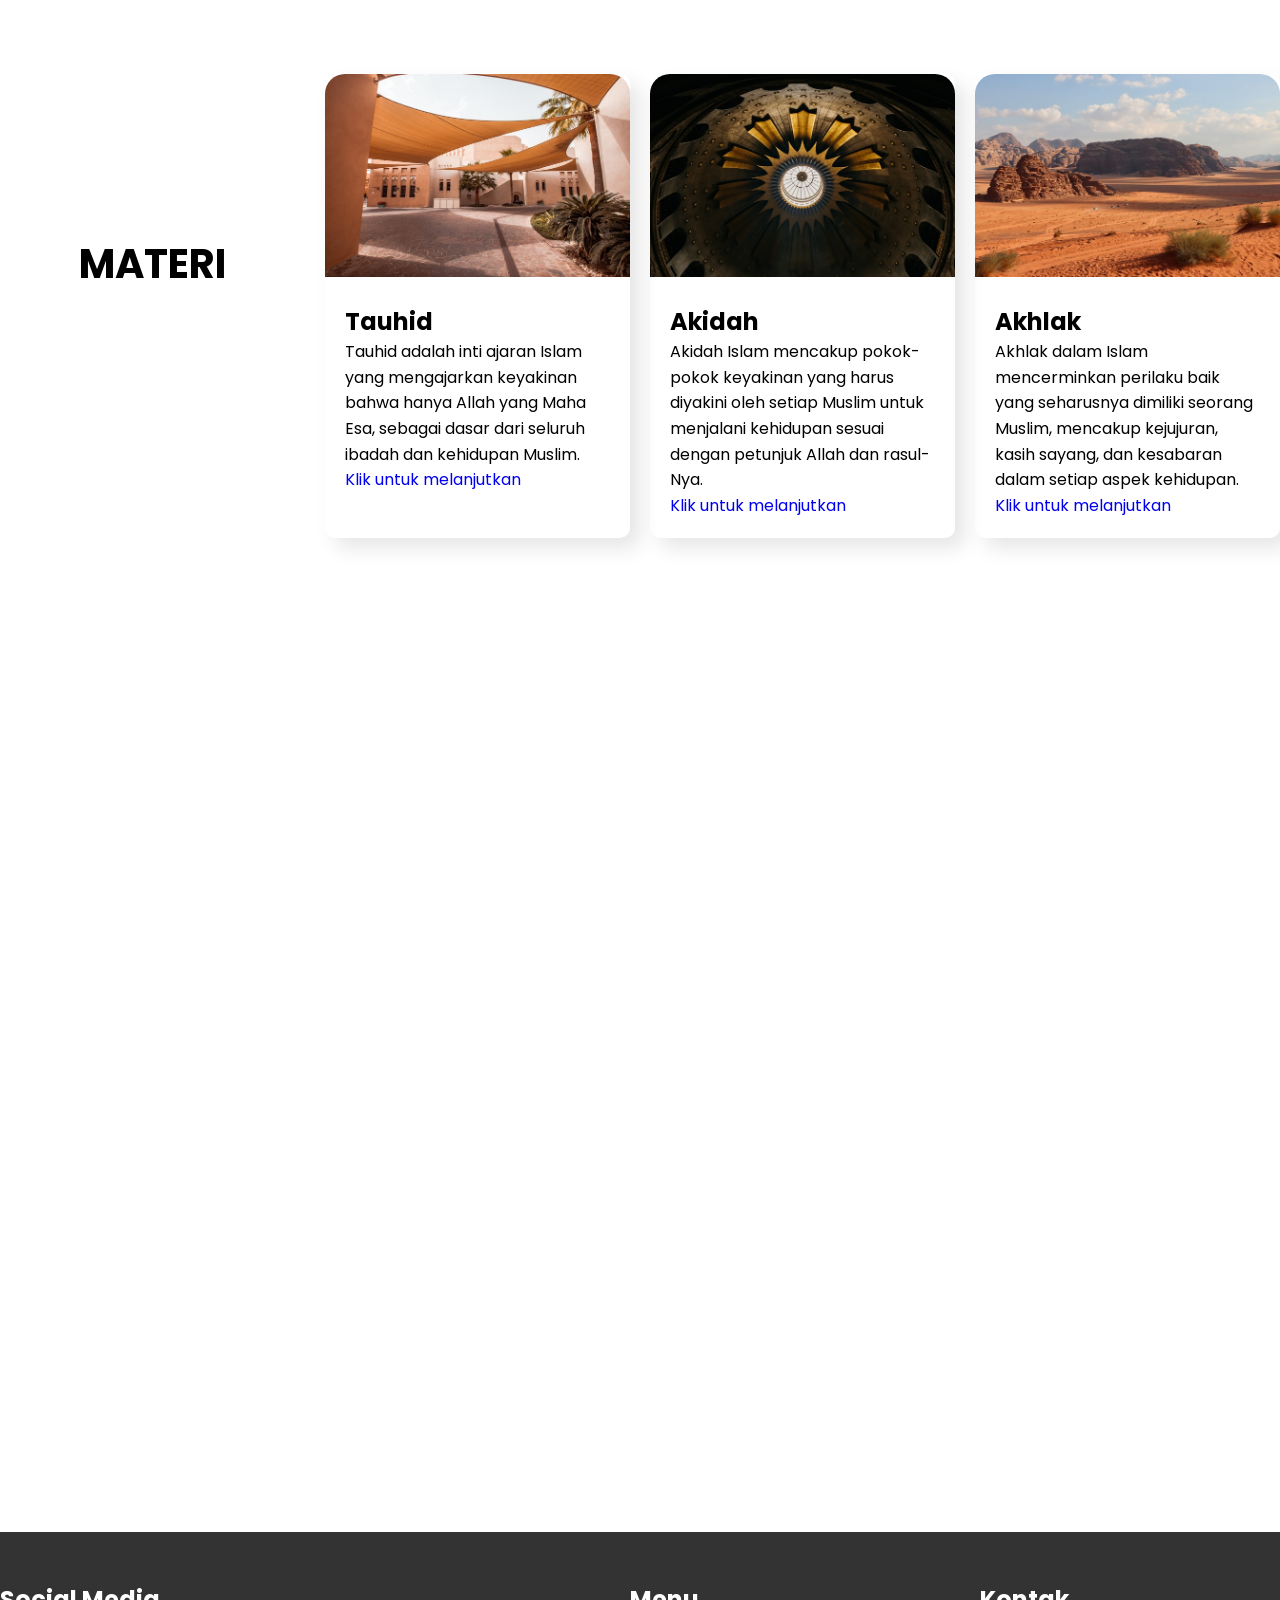
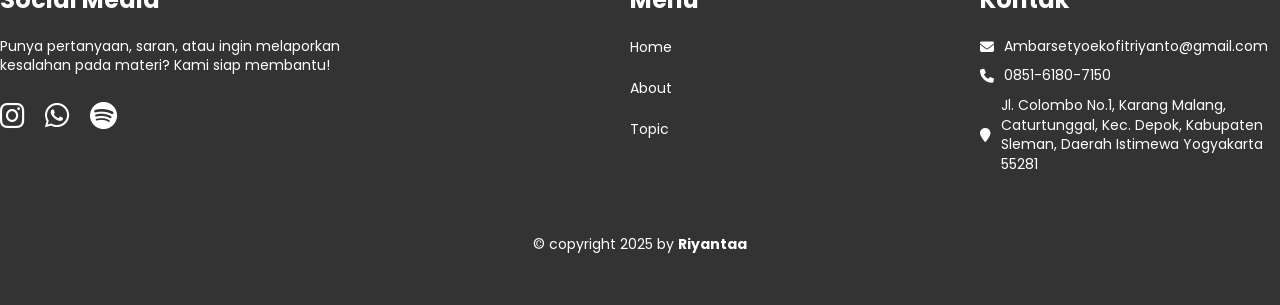
==== commit c9a7abf8: "Update index.html" ====
--- a/index.html
+++ b/index.html
@@ -92,7 +92,7 @@
               data-aos-duration="1000"
               data-aos-delay="100"
             >
-              Tentang<span>Kami</span> 
+              Tentang <span>Kami</span> 
             </h1>
             <p
               data-aos="fade-down-left"
--- a/style.css
+++ b/style.css
@@ -178,6 +178,10 @@
   border-radius: 10px;
 }
 
+.about-box h1 span {
+  color: #494a47;
+}
+
 .about-box h1 {
   font-size: 30px;
   margin-bottom: 1px;
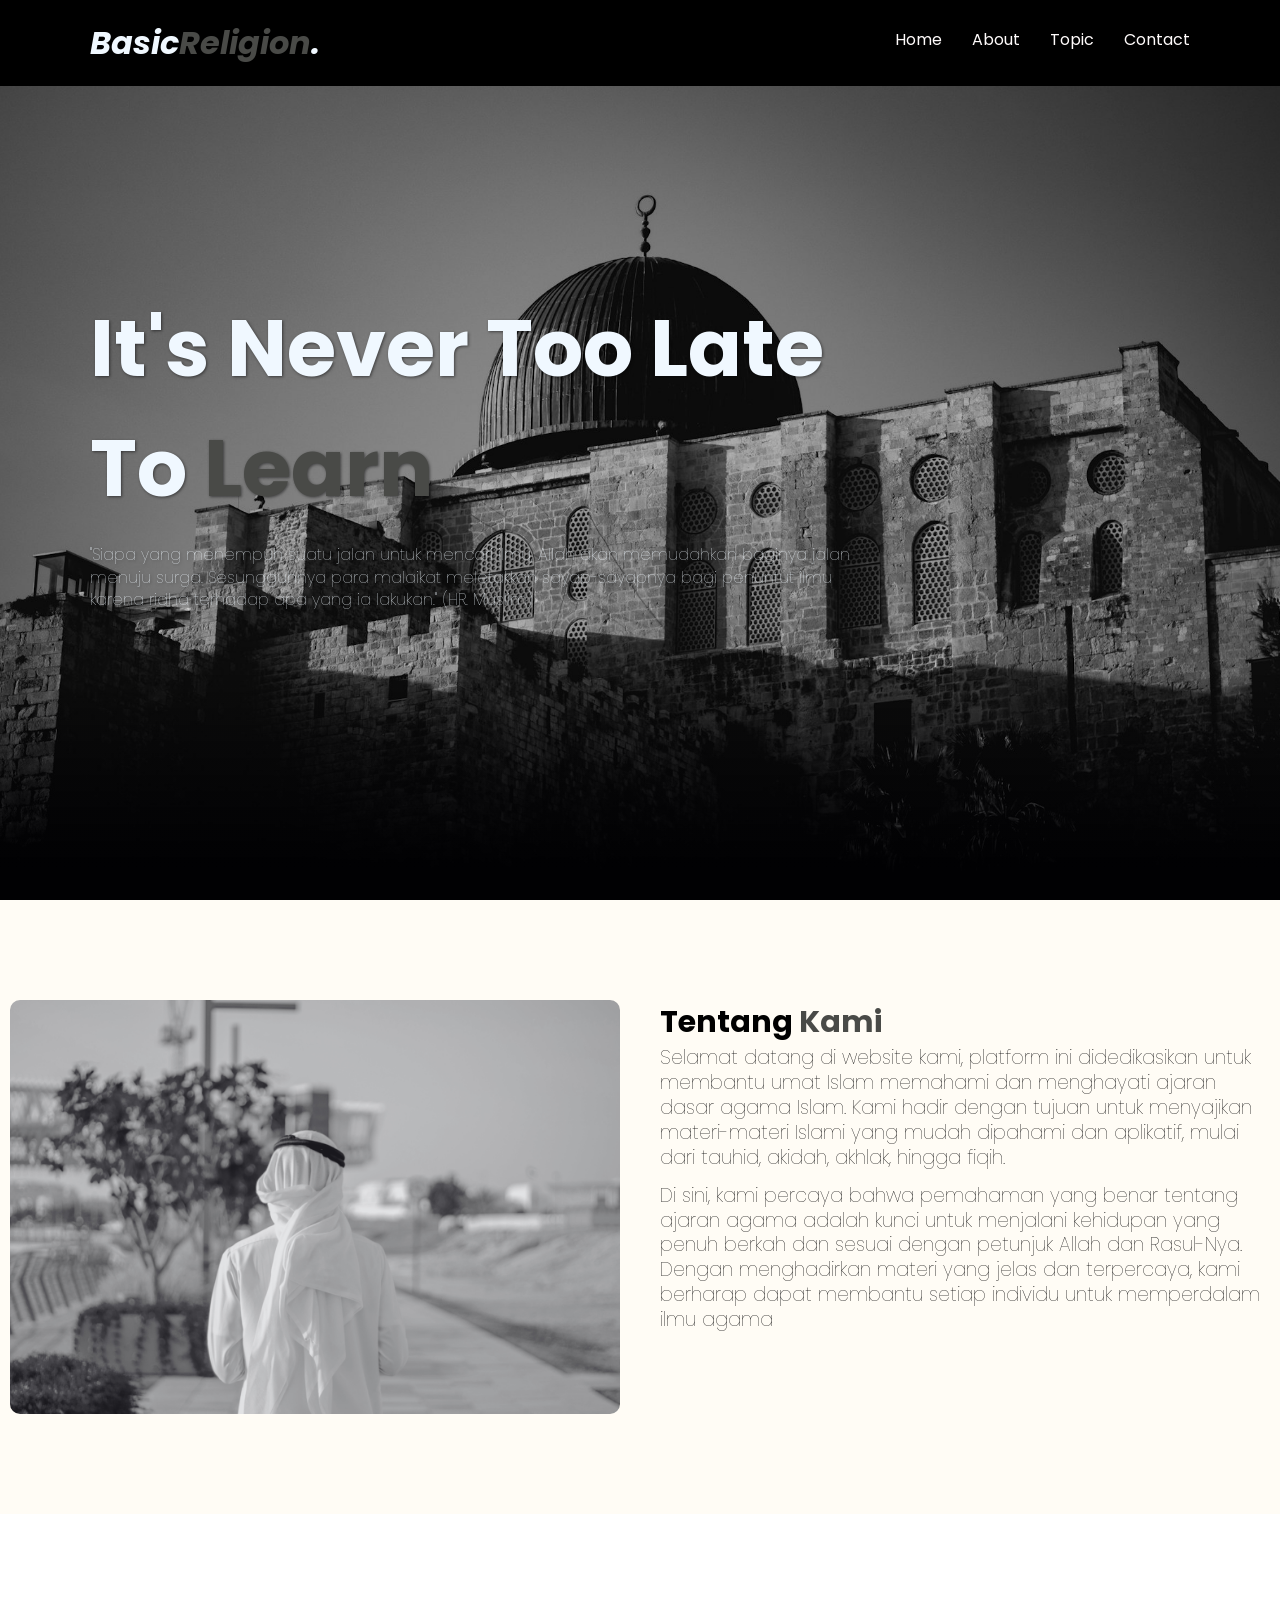
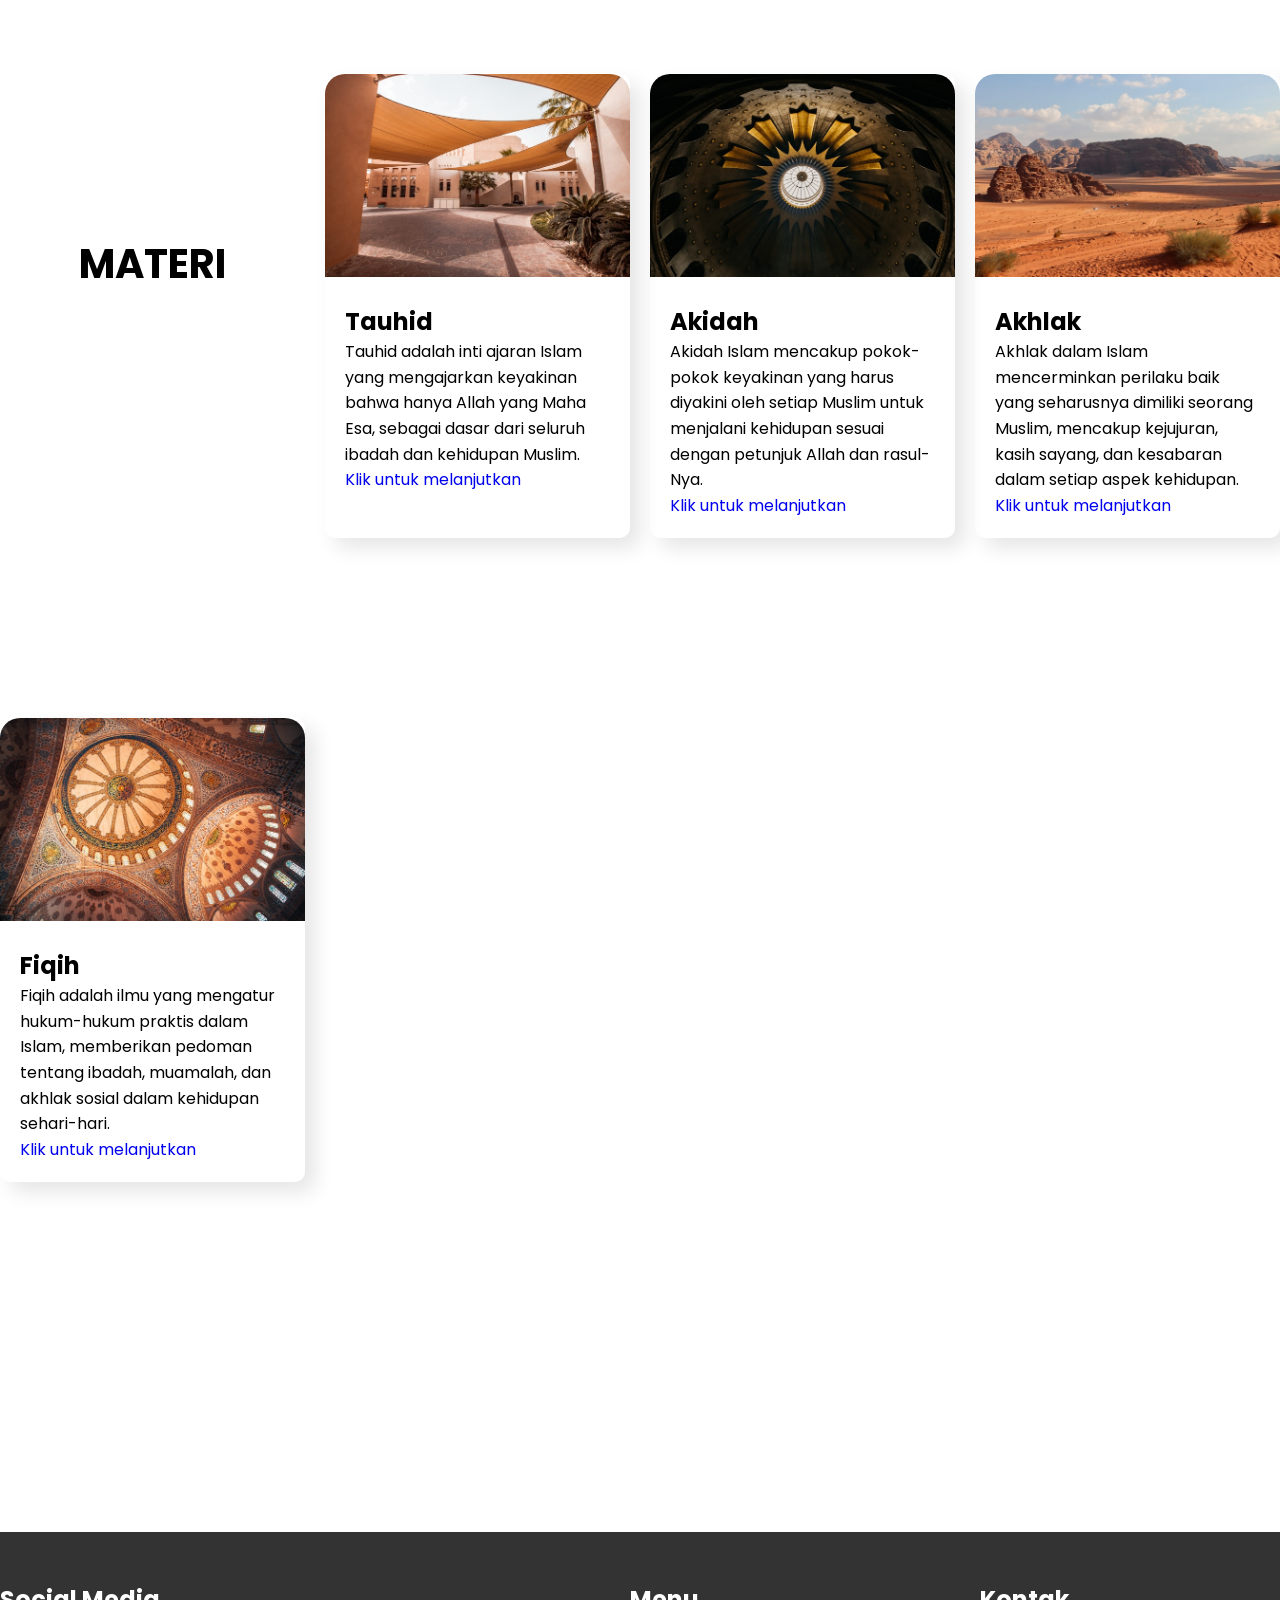
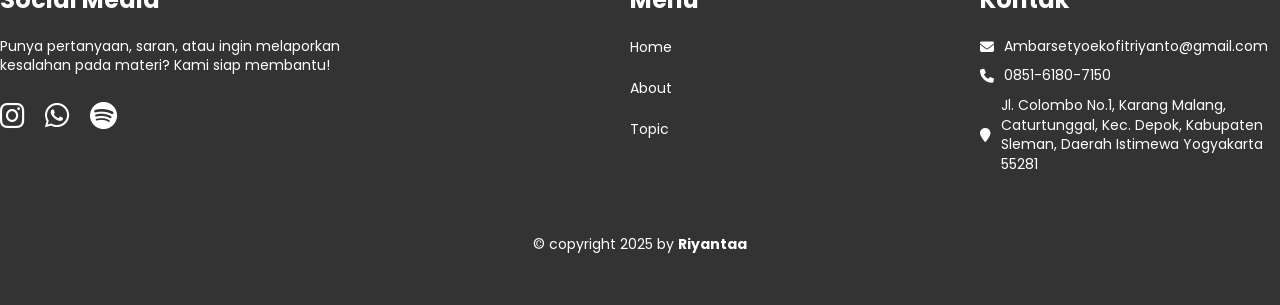
==== commit 8096c94d: "Update index.html" ====
--- a/index.html
+++ b/index.html
@@ -92,7 +92,7 @@
               data-aos-duration="1000"
               data-aos-delay="100"
             >
-              Tentang <span>Kami</span> 
+              Tentang <span> Kami</span> 
             </h1>
             <p
               data-aos="fade-down-left"
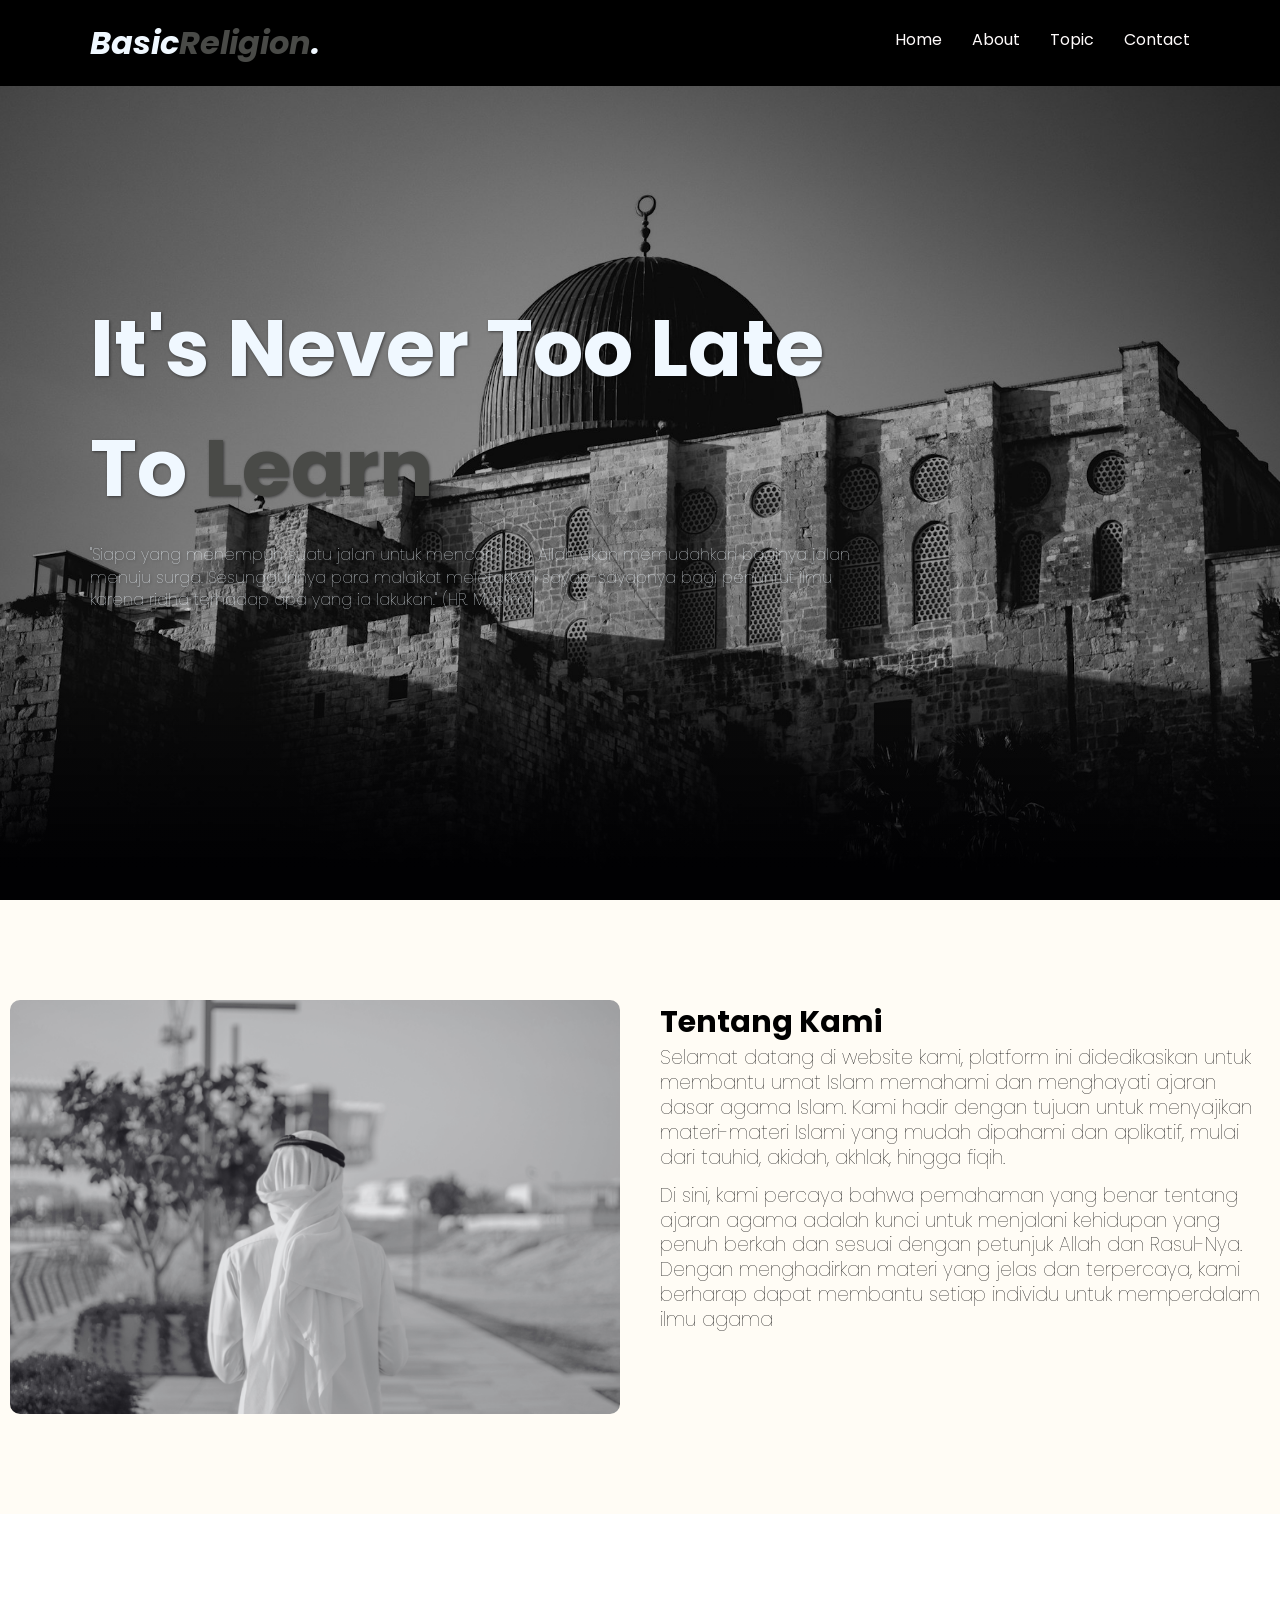
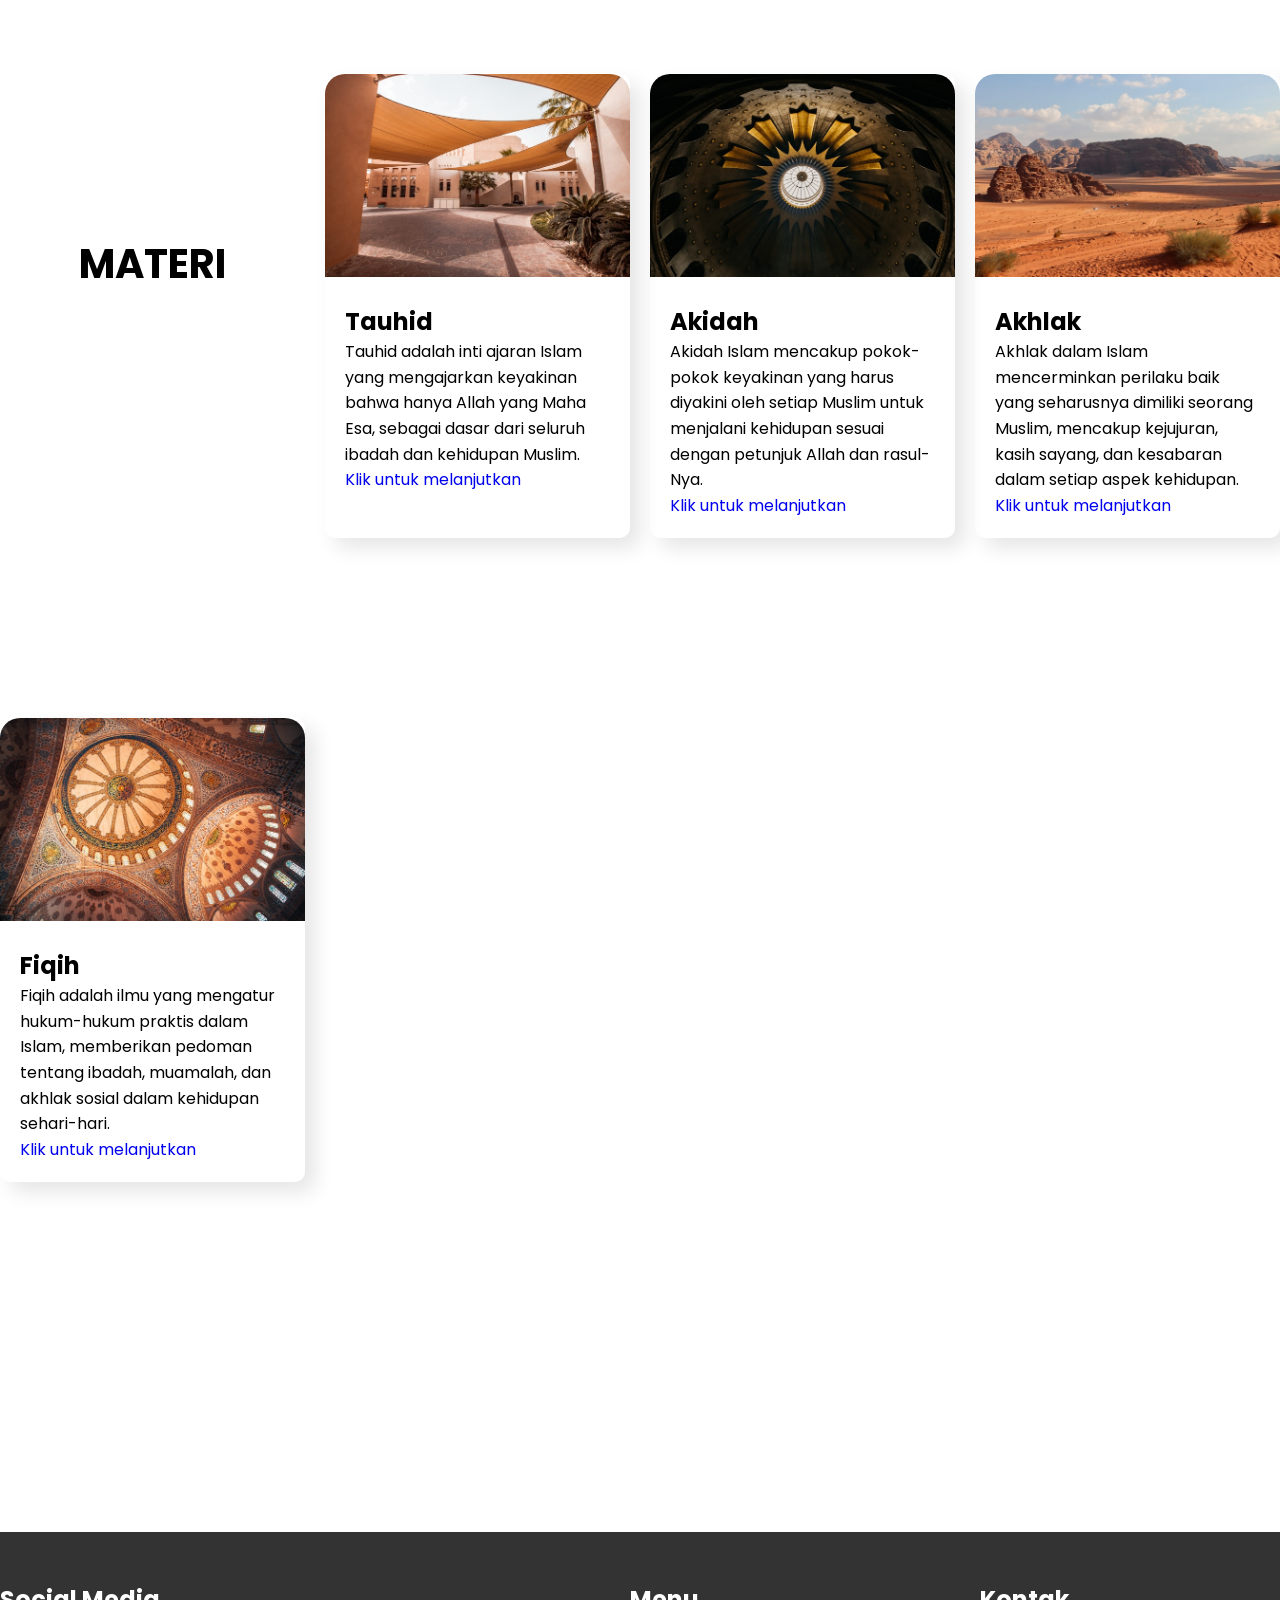
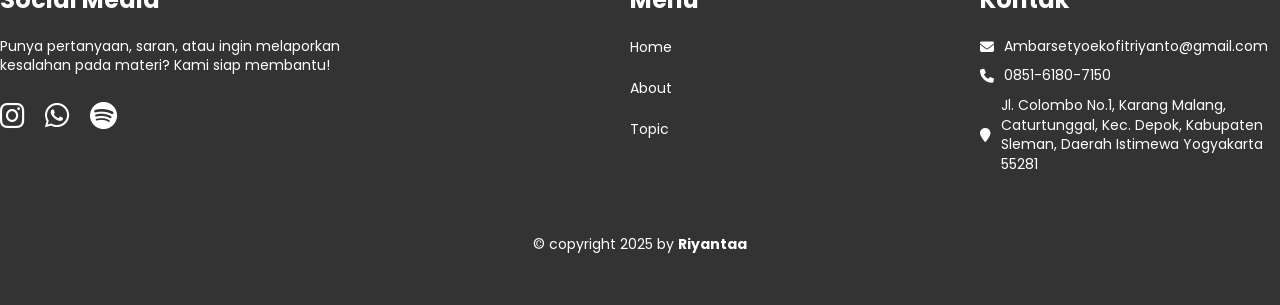
==== commit 1135a429: "Update index.html" ====
--- a/index.html
+++ b/index.html
@@ -92,7 +92,7 @@
               data-aos-duration="1000"
               data-aos-delay="100"
             >
-              Tentang <span> Kami</span> 
+              Tentang Kami
             </h1>
             <p
               data-aos="fade-down-left"
